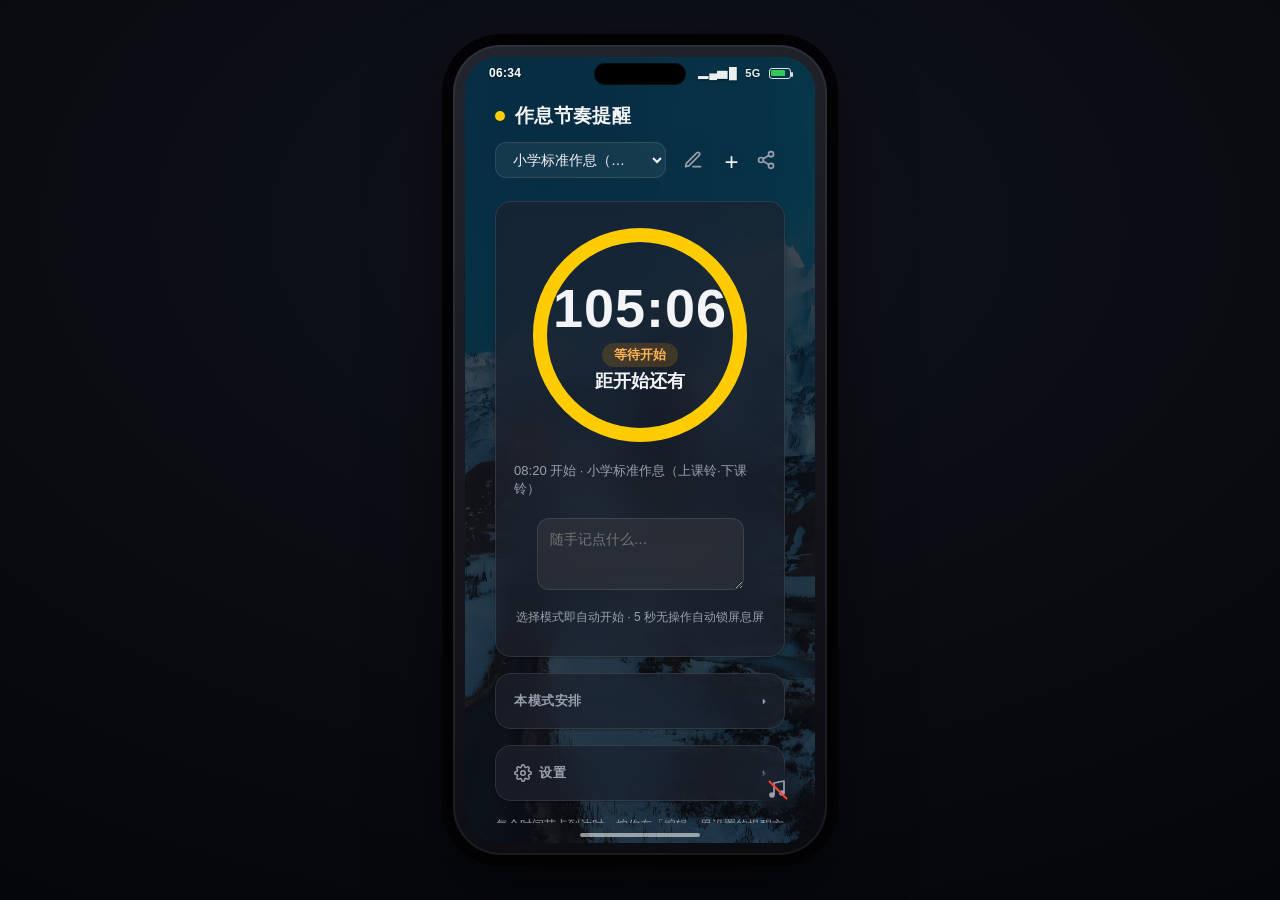
==== bell/index.html @ 6415c60d "feat: 作息节奏提醒闹钟工具 (bell) — PWA子目录部署" ====
<!DOCTYPE html>
<html lang="zh-CN">
<head>
<meta charset="UTF-8" />
<meta name="viewport" content="width=device-width, initial-scale=1.0" />
<meta name="theme-color" content="#05060a" />
<link rel="manifest" href="manifest.webmanifest" />
<link rel="icon" href="icon.svg" type="image/svg+xml" />
<script src="lib/qrcode.min.js"></script>
<title>校园铃</title>
<style>
  :root{
    --bg:#0b0d12;
    --panel:rgba(30,33,42,.72);
    --panel2:rgba(40,44,55,.55);
    --line:rgba(255,255,255,.10);
    --txt:#f3f4f7;
    --sub:#9aa0ad;
    --class:#FFCC00;
    --break:#34C759;
    --lunch:#34C759;
    --accent:#FFCC00;
    --danger:#FF453A;
    --radius:16px;
  }
  *{box-sizing:border-box;}
  body{margin:0;font-family:-apple-system,BlinkMacSystemFont,"PingFang SC","Microsoft YaHei",Segoe UI,sans-serif;
    background:#05060a;color:var(--txt);min-height:100vh;overflow:hidden;-webkit-font-smoothing:antialiased;}
  .wrap{width:100%;max-width:100%;padding:0 12px;margin:0 auto;position:relative;z-index:2;}
  header{display:flex;align-items:center;justify-content:space-between;gap:12px;margin-bottom:22px;flex-wrap:wrap;}
  .brand{display:flex;align-items:center;gap:10px;font-size:clamp(15px,4.2vw,19px);font-weight:700;letter-spacing:.3px;}
  .brand .dot{width:10px;height:10px;border-radius:50%;background:var(--class);}
  .modes{display:flex;gap:8px;align-items:center;flex-wrap:wrap;width:100%;}
  #modeSelect{flex:1;min-width:0;max-width:100%;overflow:hidden;text-overflow:ellipsis;white-space:nowrap;}
  select,button{font-family:inherit;font-size:14px;border-radius:11px;border:1px solid var(--line);
    background:rgba(255,255,255,.06);color:var(--txt);padding:8px 13px;cursor:pointer;transition:.15s;
    -webkit-backdrop-filter:blur(12px);backdrop-filter:blur(12px);}
  select:hover,button:hover{border-color:rgba(255,255,255,.22);}
  button.primary{background:var(--class);border-color:var(--class);color:#fff;font-weight:600;}
  button.primary:hover{filter:brightness(1.05);}
  button.ghost{background:transparent;border-color:transparent;color:var(--sub);}
  button.ghost:hover{color:var(--txt);background:rgba(255,255,255,.08);}
  .card{background:var(--panel);border:1px solid var(--line);border-radius:var(--radius);padding:18px;margin-bottom:16px;
    -webkit-backdrop-filter:blur(20px) saturate(180%);backdrop-filter:blur(20px) saturate(180%);box-shadow:0 1px 2px rgba(0,0,0,.3);}
  .clock{display:flex;flex-direction:column;align-items:center;gap:6px;}
  .ring-wrap{position:relative;width:min(230px,70vw);height:auto;aspect-ratio:1/1;}
  .ring-wrap svg{width:100%;height:100%;display:block;transform:rotate(-90deg);}
  .ring-bg{fill:none;stroke:rgba(255,255,255,.10);stroke-width:14;}
  .ring-fg{fill:none;stroke:var(--class);stroke-width:14;stroke-linecap:round;transition:stroke-dashoffset .5s linear,stroke .4s;}
  .ring-center{position:absolute;inset:0;display:flex;flex-direction:column;align-items:center;justify-content:center;}
  .time{font-size:clamp(36px,12vw,54px);font-weight:700;letter-spacing:1px;font-variant-numeric:tabular-nums;color:var(--txt);}
  .badge{font-size:13px;font-weight:600;padding:3px 12px;border-radius:999px;margin-top:4px;}
  .badge.focus{background:rgba(255,149,0,.18);color:#ffb454;}
  .badge.break{background:rgba(52,199,89,.18);color:#5dd879;}
  .badge.lunch{background:rgba(52,199,89,.18);color:#5dd879;}
  .period-name{font-size:18px;font-weight:600;margin-top:2px;color:var(--txt);}
  .next{color:var(--sub);font-size:13px;margin-top:6px;}
  .controls{display:flex;gap:10px;justify-content:center;margin-top:18px;flex-wrap:wrap;}
  .controls button{min-width:96px;}
  .toggle{display:flex;align-items:center;gap:8px;color:var(--sub);font-size:13px;margin-top:14px;justify-content:center;}
  .toggle input{accent-color:var(--class);width:16px;height:16px;}
  .note-box{margin-top:14px;}
  .note-box textarea{width:100%;min-height:72px;resize:vertical;background:rgba(255,255,255,.06);border:1px solid var(--line);border-radius:12px;padding:10px 12px;color:var(--txt);font-family:inherit;font-size:14px;line-height:1.5;-webkit-backdrop-filter:blur(10px);backdrop-filter:blur(10px);}
  .note-box textarea:focus{outline:none;border-color:var(--accent);background:rgba(255,255,255,.09);}
  .schedule-list{display:flex;flex-direction:column;gap:8px;}
  .sch-row{display:flex;align-items:center;gap:12px;padding:11px 14px;background:var(--panel);
    border-radius:12px;border:1px solid var(--line);}
  .sch-row.active{border-color:var(--class);background:rgba(255,204,0,.12);}
  .sch-row .idx{width:22px;height:22px;border-radius:50%;background:rgba(255,255,255,.08);display:flex;
    align-items:center;justify-content:center;font-size:12px;color:var(--sub);flex-shrink:0;}
  .sch-row .nm{flex:1;font-weight:600;color:var(--txt);}
  .sch-row .ty{font-size:12px;font-weight:600;padding:2px 9px;border-radius:999px;}
  .ty.focus{background:rgba(255,149,0,.18);color:#ffb454;}
  .ty.break{background:rgba(52,199,89,.18);color:#5dd879;}
  .ty.lunch{background:rgba(52,199,89,.18);color:#5dd879;}
  .sch-row .dur{color:var(--sub);font-size:13px;font-variant-numeric:tabular-nums;}
  .section-title{font-size:13px;color:var(--sub);margin:0 0 12px;font-weight:600;letter-spacing:.5px;}
  .alert-opts{display:flex;gap:10px;flex-wrap:wrap;}
  .alert-opt{display:inline-flex;align-items:center;gap:7px;font-size:13px;padding:8px 12px;
    background:rgba(255,255,255,.06);border:1px solid var(--line);border-radius:11px;cursor:pointer;color:var(--txt);}
  .alert-opt input{accent-color:var(--class);width:16px;height:16px;}
  .sound-pick{margin-top:12px;display:flex;flex-direction:column;gap:8px;}
  .sp-row{display:flex;align-items:center;gap:10px;}
  .sp-label{font-size:13px;color:var(--sub);min-width:74px;}
  .sound-pick select{flex:1;background:rgba(255,255,255,.06);border:1px solid var(--line);color:var(--txt);
    border-radius:9px;padding:8px 10px;font-size:13px;}
  .modal{position:absolute;inset:0;background:rgba(0,0,0,.5);display:none;align-items:center;
    justify-content:center;padding:18px;z-index:25;-webkit-backdrop-filter:blur(4px);backdrop-filter:blur(4px);}
  .modal.open{display:flex;}
  .modal-box{width:100%;max-width:560px;max-height:88vh;overflow:auto;background:rgba(28,31,40,.94);
    border:1px solid var(--line);border-radius:20px;padding:18px;
    -webkit-backdrop-filter:blur(30px) saturate(180%);backdrop-filter:blur(30px) saturate(180%);}
  .modal-box h3{margin:0 0 16px;font-size:18px;font-weight:700;}
  .ed-row{display:grid;grid-template-columns:1fr 96px 86px 36px;gap:8px;margin-bottom:8px;align-items:center;}
  .ed-row .field{display:flex;flex-direction:column;gap:4px;min-width:0;}
  .ed-row .field .cap{font-size:11px;color:var(--sub);padding-left:2px;}
  .ed-row input{border-radius:9px;border:1px solid var(--line);background:rgba(255,255,255,.06);color:var(--txt);padding:9px;}
  .ed-row select{border-radius:9px;border:1px solid var(--line);background:rgba(255,255,255,.06);color:var(--txt);padding:9px;}
  .ed-row .del{background:transparent;border:none;color:var(--danger);font-size:18px;cursor:pointer;}
  .ed-sound-row{display:flex;gap:12px;margin:12px 0;}
  .ed-sound{flex:1;display:flex;flex-direction:column;gap:6px;}
  .ed-sound label{font-size:12px;color:var(--sub);}
  .ed-sound select{border-radius:9px;border:1px solid var(--line);background:rgba(255,255,255,.06);color:var(--txt);padding:9px;}
  .ed-action{display:flex;gap:8px;align-items:center;margin:-2px 0 12px;flex-wrap:wrap;}
  .ed-action label{font-size:12px;color:var(--sub);white-space:nowrap;}
  .ed-action select{border-radius:9px;border:1px solid var(--line);background:rgba(255,255,255,.06);color:var(--txt);padding:9px;}
  .ed-action .pmedia{flex:1;border-radius:9px;border:1px solid var(--line);background:rgba(255,255,255,.06);color:var(--txt);padding:9px;}
  .ed-actions{display:flex;gap:10px;margin-top:14px;flex-wrap:wrap;}
  .ed-speech{margin:4px 0 12px;}
  .ed-speech label{display:block;font-size:12px;color:var(--sub);margin-bottom:5px;line-height:1.4;}
  .ed-speech input{width:100%;box-sizing:border-box;border-radius:9px;border:1px solid var(--line);background:rgba(255,255,255,.06);color:var(--txt);padding:9px;}
  .hint{color:var(--sub);font-size:12px;margin-top:8px;line-height:1.5;}
  .tts-box{margin-top:14px;border-top:1px solid var(--line);padding-top:12px;}
  .tts-row{display:flex;align-items:center;gap:10px;margin-bottom:8px;}
  .tts-row span{font-size:13px;color:var(--sub);min-width:84px;}
  .tts-row input{flex:1;border-radius:9px;border:1px solid var(--line);background:rgba(255,255,255,.06);color:var(--txt);padding:9px;}
  .bg-fab{position:absolute;right:14px;bottom:30px;z-index:8;width:46px;height:46px;padding:0;display:flex;align-items:center;justify-content:center;border-radius:50%;border:none;background:transparent;-webkit-backdrop-filter:blur(10px);backdrop-filter:blur(10px);color:var(--sub);cursor:grab;touch-action:none;box-shadow:none;transition:color .2s,background .2s;}
  .bg-fab:hover{background:rgba(255,255,255,.08);}
  .bg-fab .note{width:24px;height:24px;display:block;}
  .bg-fab .note .beam{fill:none;stroke:currentColor;stroke-width:1.7;stroke-linecap:round;stroke-linejoin:round;}
  .bg-fab .note .head{fill:currentColor;}
  .bg-fab .note .slash{stroke:var(--danger);stroke-width:1.9;stroke-linecap:round;opacity:1;transition:opacity .2s;}
  .bg-fab.on{color:#F5C518;background:rgba(245,197,24,.16);}   /* 播放时金色 */
  .bg-fab.on .note .slash{opacity:0;}
  .bg-fab.on::after{content:"";position:absolute;inset:0;border-radius:50%;border:2px solid #F5C518;animation:bgRing 1.6s ease-out infinite;opacity:0;pointer-events:none;}
  @keyframes bgRing{0%{transform:scale(.92);opacity:.5;}100%{transform:scale(1.22);opacity:0;}}
  .bg-fab.on .note{animation:bgNote 1.6s ease-in-out infinite;transform-origin:center;}
  @keyframes bgNote{0%,100%{transform:scale(1);}50%{transform:scale(1.12) rotate(-5deg);}}
  .bg-fab .spark{position:absolute;left:52%;top:40%;font-size:12px;line-height:1;color:#F5C518;opacity:0;pointer-events:none;}
  .bg-fab.on .spark.s1{animation:bgFloat 1.9s ease-out infinite;}
  .bg-fab.on .spark.s2{animation:bgFloat 1.9s ease-out infinite;animation-delay:.95s;left:60%;}
  @keyframes bgFloat{0%{opacity:0;transform:translate(-50%,0) scale(.8);}25%{opacity:.85;}100%{opacity:0;transform:translate(-50%,-17px) scale(1.1);}}
  .set-row{display:flex;align-items:center;gap:10px;margin-bottom:12px;flex-wrap:wrap;}
  .set-row > label{min-width:118px;color:var(--sub);font-size:13px;}
  .set-row select,.set-row input{flex:1;min-width:160px;border-radius:9px;border:1px solid var(--line);background:rgba(255,255,255,.06);color:var(--txt);padding:9px;}
  .set-hint{color:var(--sub);font-size:12px;margin-top:2px;line-height:1.55;}
  .overlay{position:absolute;inset:0;background:rgba(11,13,18,.92);display:none;flex-direction:column;
    align-items:center;justify-content:center;gap:18px;z-index:30;text-align:center;padding:24px;
    -webkit-backdrop-filter:blur(20px);backdrop-filter:blur(20px);}
  .overlay.show{display:flex;}
  .overlay .big{font-size:40px;font-weight:800;color:var(--break);}
  .overlay .sub2{color:#5dd879;font-size:16px;font-weight:600;}
  .overlay .mini{color:var(--sub);font-size:14px;}
  .ov-media{width:100%;display:flex;justify-content:center;}
  .ov-media audio,.ov-media iframe{max-width:100%;}
  .ov-actions{display:flex;gap:12px;flex-wrap:wrap;justify-content:center;}
  .ov-btn{background:var(--break);color:#04210f;border:none;padding:12px 22px;border-radius:999px;font-weight:700;font-size:15px;cursor:pointer;}
  .ov-btn.ghost{background:transparent;border:1px solid var(--break);color:var(--break);}
  footer{color:var(--sub);font-size:12px;text-align:center;margin-top:8px;}
  /* ===== 手机模拟器外框（横屏） ===== */
  .desk{position:fixed;inset:0;display:flex;align-items:center;justify-content:center;
    background:radial-gradient(130% 120% at 50% 25%,#10131b 0%,#05060a 72%);padding:18px;}
  .phone{position:relative;height:min(90vh,900px);aspect-ratio:9/19.5;max-width:94vw;
    background:linear-gradient(160deg,#23252e,#0a0b0f);border-radius:48px;padding:12px;
    box-shadow:0 30px 80px rgba(0,0,0,.6),0 0 0 2px rgba(255,255,255,.06) inset,0 0 0 11px #040406;
    transition:width .35s cubic-bezier(.4,0,.2,1),height .35s cubic-bezier(.4,0,.2,1),max-width .35s,border-radius .35s,padding .35s;cursor:default;}
  .phone.max{height:100vh;width:auto;max-width:none;max-height:none;aspect-ratio:9/19.5;border-radius:0;padding:0;box-shadow:none;}
  .screen{position:relative;width:100%;height:100%;background:#000;border-radius:34px;overflow:hidden;
    box-shadow:0 0 0 2px rgba(0,0,0,.9) inset;}
  .phone.max .screen{border-radius:0;}
  #bgLayer{position:absolute;inset:0;background-size:100% 100%;background-position:center;background-repeat:no-repeat;z-index:0;}
  #bgTint{position:absolute;inset:0;background:rgba(11,13,18,.72);z-index:0;pointer-events:none;}
  .phone.locked #bgTint{background:rgba(11,13,18,.30);}
  /* 状态栏（横屏在长边顶部） */
  .statusbar{position:absolute;top:0;left:0;right:0;height:32px;z-index:7;display:flex;align-items:center;
    justify-content:space-between;padding:0 24px;color:#fff;font-size:12px;font-weight:600;
    pointer-events:none;font-variant-numeric:tabular-nums;letter-spacing:.3px;text-shadow:0 1px 3px rgba(0,0,0,.55);}
  .statusbar .sb-right{display:flex;align-items:center;gap:8px;}
  .statusbar .sb-sig,.statusbar .sb-net{opacity:.92;font-size:11px;letter-spacing:.5px;}
  .statusbar .sb-batt{width:22px;height:11px;border:1.5px solid rgba(255,255,255,.85);border-radius:3px;position:relative;padding:1.5px;box-sizing:border-box;}
  .statusbar .sb-batt::after{content:"";position:absolute;right:-3px;top:3px;width:2px;height:5px;background:rgba(255,255,255,.85);border-radius:1px;}
  .statusbar .sb-batt i{display:block;height:100%;width:78%;background:#34C759;border-radius:1px;}
  .dyn-island{position:absolute;top:7px;left:50%;transform:translateX(-50%);width:90px;height:20px;
    background:#000;border-radius:999px;z-index:8;pointer-events:none;box-shadow:0 0 0 1px rgba(0,0,0,.7);}
  /* 屏幕内容滚动区（单栏居中，横屏留两侧） */
  .screen-scroll{position:absolute;top:32px;left:0;right:0;bottom:20px;overflow-y:auto;overflow-x:hidden;
    padding:14px 18px 18px;-webkit-overflow-scrolling:touch;z-index:2;}
  .screen-scroll::-webkit-scrollbar{width:6px;}
  .screen-scroll::-webkit-scrollbar-thumb{background:rgba(255,255,255,.18);border-radius:999px;}
  .phone.locked .screen-scroll{filter:brightness(.35) saturate(.7);}
  /* Home 指示条 */
  .homebar{position:absolute;bottom:6px;left:50%;transform:translateX(-50%);width:120px;height:4px;
    border-radius:999px;background:rgba(255,255,255,.55);z-index:7;cursor:pointer;}
  /* 息屏 / 锁屏 AOD */
  .aod{position:absolute;inset:0;z-index:9;display:none;flex-direction:column;align-items:center;justify-content:center;gap:6px;
    background:rgba(0,0,0,.86);-webkit-backdrop-filter:blur(6px);backdrop-filter:blur(6px);color:#fff;cursor:pointer;text-align:center;padding:20px;}
  .phone.locked .aod{display:flex;}
  .aod-time{font-size:62px;font-weight:300;letter-spacing:1px;font-variant-numeric:tabular-nums;line-height:1;}
  .aod-date{font-size:13px;color:rgba(255,255,255,.6);}
  .aod-alarm{font-size:13px;color:rgba(255,255,255,.7);margin-top:8px;}
  .aod-hint{font-size:11px;color:rgba(255,255,255,.35);margin-top:12px;}
  /* 闹钟行 - 单行紧凑布局 */
  .alarm-row{display:flex;align-items:center;gap:6px;padding:6px 12px;background:var(--panel);border:1px solid var(--line);border-radius:12px;overflow:hidden;flex-wrap:nowrap;}
  .alarm-row .ar-time{font-size:clamp(16px,4.5vw,20px);font-weight:300;color:var(--txt);background:transparent;border:none;font-family:inherit;letter-spacing:.3px;width:60px;min-width:0;padding:0;line-height:1;flex-shrink:0;}
  .alarm-row .ar-time::-webkit-calendar-picker-indicator{display:none;}
  .alarm-row .ar-switch{margin-left:auto;flex-shrink:0;}
  /* 小号 iOS 绿色开关 — 闹钟专用 */
  .ac-switch.sm{width:38px;height:24px;}
  .ac-switch.sm .ac-track{border-radius:12px;}
  .ac-switch.sm .ac-track:before{width:20px;height:20px;left:2px;top:2px;}
  .ac-switch.sm input:checked + .ac-track:before{transform:translateX(14px);}
  .ac-switch{position:relative;display:inline-block;width:51px;height:31px;cursor:pointer;}
  .ac-switch input{position:absolute;opacity:0;width:0;height:0;}
  .ac-track{position:absolute;inset:0;background:rgba(255,255,255,.18);border-radius:999px;transition:background .25s;}
  .ac-track:before{content:"";position:absolute;width:27px;height:27px;left:2px;top:2px;background:#fff;border-radius:50%;transition:transform .25s;box-shadow:0 1px 3px rgba(0,0,0,.4);}
  .ac-switch input:checked + .ac-track{background:var(--break);}
  .ac-switch input:checked + .ac-track:before{transform:translateX(20px);}
  #alarmList{display:flex;flex-direction:column;gap:10px;}
  #alarmList .hint{color:var(--sub);font-size:14px;padding:10px 4px;}
  .alarm-add{margin-top:10px;}
  .new-wrap{position:relative;}
  .new-menu{display:none;position:absolute;top:calc(100% + 6px);right:0;min-width:150px;background:rgba(28,31,40,.96);border:1px solid var(--line);border-radius:12px;padding:6px;flex-direction:column;gap:4px;z-index:50;box-shadow:0 12px 34px rgba(0,0,0,.5);}
  .new-menu.show{display:flex;}
  .new-menu-item{display:block;width:100%;text-align:left;background:transparent;border:none;color:var(--txt);padding:10px 12px;border-radius:8px;cursor:pointer;font-family:inherit;font-size:14px;white-space:nowrap;}
  #newBtn{color:var(--txt);font-size:24px;line-height:1;display:inline-flex;align-items:center;justify-content:center;cursor:pointer;background:transparent;border:none;padding:4px;transition:color .15s,transform .1s;flex:0 0 auto;}
  #newBtn:hover{color:var(--accent);background:transparent;}
  #newBtn:active{transform:scale(.94);}
  .icon-btn{background:transparent;border:none;color:var(--sub);width:38px;height:38px;border-radius:50%;display:inline-flex;align-items:center;justify-content:center;cursor:pointer;padding:0;transition:color .15s,background .15s;flex:0 0 auto;}
  .icon-btn:hover{color:var(--accent);background:rgba(255,255,255,.06);}
  .icon-btn .pencil{width:20px;height:20px;}
  .new-menu-item:hover{background:rgba(255,255,255,.08);}
  .overlay.alarm-ov{background:rgba(11,13,18,.94);}
  .overlay.alarm-ov .big{color:var(--accent);}
  .alarm-tip{color:var(--sub);font-size:14px;}
  .brand-group{display:flex;align-items:center;gap:10px;}
  .gear{width:22px;height:22px;display:block;transition:transform .35s ease;}
  .gear-inline{width:18px;height:18px;margin-right:7px;vertical-align:-4px;}
  .settings-head{display:flex;align-items:center;justify-content:space-between;cursor:pointer;user-select:none;}
  .settings-head .section-title{margin:0;display:flex;align-items:center;}
  .collapse-arrow{color:var(--sub);font-size:14px;transition:transform .2s;margin-left:auto;}
  .settings-card.collapsed .settings-body{display:none;}
  .settings-card.collapsed .collapse-arrow{transform:rotate(-90deg);}
  .sub-title{font-size:14px;font-weight:700;color:var(--txt);margin:16px 0 8px;}
  .sub-title:first-child{margin-top:4px;}
</style>
</head>
<body>
  <div class="desk">
    <div class="phone" id="phone">
      <div class="screen" id="screen">
        <div id="bgLayer"></div>
        <div id="bgTint"></div>
        <div class="statusbar">
          <span class="sb-time" id="sbTime">--:--</span>
          <div class="sb-right">
            <span class="sb-sig" title="信号">▂▄▆█</span>
            <span class="sb-net" title="网络">5G</span>
            <span class="sb-batt"><i></i></span>
          </div>
        </div>
        <div class="dyn-island"></div>
        <div class="screen-scroll">
          <div class="wrap">
  <header>
    <div class="brand-group">
      <div class="brand"><span class="dot"></span>作息节奏提醒</div>
    </div>
    <div class="modes">
      <select id="modeSelect" title="切换作息模式"></select>
      <button class="icon-btn" id="editBtn" title="编辑当前" aria-label="编辑当前">
        <svg class="pencil" viewBox="0 0 24 24" fill="none" stroke="currentColor" stroke-width="2" stroke-linecap="round" stroke-linejoin="round" aria-hidden="true"><path d="M12 20h9"></path><path d="M16.5 3.5a2.121 2.121 0 0 1 3 3L7 19l-4 1 1-4Z"></path></svg>
      </button>
      <div class="new-wrap">
        <button class="ghost" id="newBtn">+</button>
        <div class="new-menu" id="newMenu">
          <button class="new-menu-item" id="newModeBtn">模式</button>
          <button class="new-menu-item" id="newAlarmBtn">闹钟</button>
        </div>
      <button class="icon-btn" id="shareBtn" title="分享二维码" aria-label="分享">
        <svg viewBox="0 0 24 24" fill="none" stroke="currentColor" stroke-width="2" stroke-linecap="round" stroke-linejoin="round" width="20" height="20"><circle cx="18" cy="5" r="3"/><circle cx="6" cy="12" r="3"/><circle cx="18" cy="19" r="3"/><line x1="8.59" y1="13.51" x2="15.42" y2="17.49"/><line x1="15.41" y1="6.51" x2="8.59" y2="10.49"/></svg>
      </button>
    </div>
  </header>

  <div class="card clock clock-card">
    <div class="ring-wrap">
      <svg width="230" height="230">
        <circle class="ring-bg" cx="115" cy="115" r="100"></circle>
        <circle class="ring-fg" id="ring" cx="115" cy="115" r="100"></circle>
      </svg>
      <div class="ring-center">
        <div class="time" id="time">--:--</div>
        <div class="badge" id="badge">未开始</div>
        <div class="period-name" id="periodName">选择模式后开始</div>
      </div>
    </div>
    <div class="next" id="nextInfo"></div>
    <div class="note-box">
      <textarea id="userNote" placeholder="随手记点什么…"></textarea>
    </div>
    <p class="hint" style="text-align:center">选择模式即自动开始 · 5 秒无操作自动锁屏息屏</p>
  </div>

  <div class="card settings-card collapsed" id="scheduleCard">
    <div class="settings-head" id="scheduleHead">
      <p class="section-title">本模式安排</p>
      <span class="collapse-arrow">▾</span>
    </div>
    <div class="settings-body">
      <div class="schedule-list" id="scheduleList"></div>
    </div>
  </div>

  <audio id="bgAudio" loop style="display:none"></audio>

  <div class="card settings-card collapsed" id="settingsCard">
    <div class="settings-head" id="settingsHead">
      <p class="section-title"><svg class="gear gear-inline" viewBox="0 0 24 24" fill="none" stroke="currentColor" stroke-width="2" stroke-linecap="round" stroke-linejoin="round" aria-hidden="true"><circle cx="12" cy="12" r="3"></circle><path d="M19.4 15a1.65 1.65 0 0 0 .33 1.82l.06.06a2 2 0 1 1-2.83 2.83l-.06-.06a1.65 1.65 0 0 0-1.82-.33 1.65 1.65 0 0 0-1 1.51V21a2 2 0 0 1-4 0v-.09A1.65 1.65 0 0 0 9 19.4a1.65 1.65 0 0 0-1.82.33l-.06.06a2 2 0 1 1-2.83-2.83l.06-.06a1.65 1.65 0 0 0 .33-1.82 1.65 1.65 0 0 0-1.51-1H3a2 2 0 0 1 0-4h.09A1.65 1.65 0 0 0 4.6 9a1.65 1.65 0 0 0-.33-1.82l-.06-.06a2 2 0 1 1 2.83-2.83l.06.06a1.65 1.65 0 0 0 1.82.33H9a1.65 1.65 0 0 0 1-1.51V3a2 2 0 0 1 4 0v.09a1.65 1.65 0 0 0 1 1.51 1.65 1.65 0 0 0 1.82-.33l.06-.06a2 2 0 1 1 2.83 2.83l-.06.06a1.65 1.65 0 0 0-.33 1.82V9a1.65 1.65 0 0 0 1.51 1H21a2 2 0 0 1 0 4h-.09a1.65 1.65 0 0 0-1.51 1z"></path></svg> 设置</p>
      <span class="collapse-arrow" id="settingsArrow">▾</span>
    </div>
    <div class="settings-body" id="settingsBody">
      <p class="sub-title">背景音乐</p>
      <div class="set-row">
        <label>音乐来源</label>
        <select id="bgSource">
          <option value="lofi">🎧 Lo-fi 慵懒（内置真实音乐）</option>
          <option value="piano">🎹 柔和钢琴（内置真实音乐）</option>
          <option value="rain">🌧 自然雨声（内置真实录音）</option>
          <option value="net">网络音乐地址</option>
          <option value="local">本地音乐文件</option>
        </select>
      </div>
      <div class="set-row" id="bgUrlRow" style="display:none">
        <label>音乐地址</label>
        <input id="bgUrl" placeholder="网络链接或本地路径，如 https://x.com/a.mp3 或 /Users/you/a.mp3" />
      </div>
      <p class="set-hint">首页音符按钮可随时播放 / 暂停。背景音乐与「到点休息音乐」相互独立。</p>
      <p class="sub-title">背景图</p>
      <div class="set-row">
        <label>选择背景图</label>
        <select id="bgImgSel"></select>
      </div>
      <div class="set-row">
        <label>上传我的图</label>
        <input type="file" id="bgImgFile" accept="image/*" />
      </div>
      <p class="set-hint">最小化后整页铺此图（拉伸铺满），右下角漂浮球显示倒计时、点击还原。上传的图会保存在本机、可在下拉里再次选择。</p>
    </div>
  </div>

  <footer>每个时间节点到达时，按你在「编辑」里设置的提醒方式提示（可多选）。提示音由网页实时合成，可离线使用。</footer>
        </div><!-- /wrap -->
        </div><!-- /screen-scroll -->
        <div class="homebar" id="homebar" title="双击外框最大化 · 锁屏后点此解锁"></div>
        <div class="aod" id="aod">
          <div class="aod-time" id="aodTime">--:--</div>
          <div class="aod-date" id="aodDate"></div>
          <div class="aod-alarm" id="aodAlarm"></div>
          <div class="aod-hint">点击任意处解锁</div>
        </div>

      <button class="bg-fab" id="bgToggle" title="背景音乐：点击开关 · 可拖动" aria-label="背景音乐">
        <svg class="note" viewBox="0 0 24 24" aria-hidden="true">
          <path class="beam" d="M8 5 L8 16.5 M18 3 L18 14.5 M8 5 L18 3" />
          <circle class="head" cx="6" cy="17" r="2.8" />
          <circle class="head" cx="16" cy="15" r="2.8" />
          <line class="slash" x1="3.5" y1="3.5" x2="20.5" y2="20.5" />
        </svg>
        <span class="spark s1">♪</span>
        <span class="spark s2">♪</span>
      </button>

<!-- 编辑弹窗 -->
<div class="modal" id="modal">
  <div class="modal-box">
    <h3 id="modalTitle">编辑作息</h3>
    <div id="edRows"></div>
    <button class="ghost" id="addRow" style="margin-top:6px">+ 增加一项</button>
    <p class="hint">从上到下依次填写：开始时间 → 事项（专注）→ 休息 → 事项 → 休息 → … → 午休 → 事项 … 每项对应一个时间段。类型选「专注」到点进入工作并响提示音；选「休息/午休」到点进入休息屏。保存后自动存入本机（localStorage）。</p>
    <div class="ed-actions">
      <button class="primary" id="saveBtn">保存</button>
      <button class="ghost" id="cancelBtn">取消</button>
      <button class="ghost" id="deleteSchBtn" style="margin-left:auto;color:var(--danger);border-color:var(--danger)">删除此套</button>
    </div>
  </div>
</div>

<!-- 下课休息遮罩 -->
  <div class="overlay" id="overlay">
    <div class="big" id="ovTitle">休息一下 🔔</div>
    <div class="sub2" id="ovSub">休息时间</div>
    <div class="mini" id="ovMini"></div>
    <div class="ov-media" id="ovMedia"></div>
    <div class="ov-actions" id="ovActions"></div>
  </div>

<!-- 闹钟提醒遮罩 -->
  <div class="overlay alarm-ov" id="alarmOverlay">
    <div class="big" id="alarmTitle">闹钟</div>
    <div class="alarm-tip">提示音每 2 秒循环，点「关闭」停止</div>
    <div class="ov-actions"><button class="ov-btn" id="alarmClose">关闭</button></div>
  </div>

  <!-- 闹钟管理弹窗 -->
  <div class="modal" id="alarmModal">
    <div class="modal-box">
      <h3>闹钟</h3>
      <div class="schedule-list" id="alarmList"></div>
      <button class="ghost alarm-add" id="alarmAdd">+ 添加</button>
      <p class="set-hint" style="margin-top:8px">到点弹窗，点关闭停止。</p>
      <div class="ed-actions">
        <button class="primary" id="alarmModalClose">完成</button>
      </div>
    </div>
  </div><!-- /alarmModal -->

  <!-- 分享二维码弹窗 -->
  <div class="modal" id="qrModal">
    <div class="modal-box" style="text-align:center;padding:30px 24px 24px">
      <h3 style="margin-bottom:16px">分享</h3>
      <div id="qrCanvas" style="display:flex;justify-content:center;margin-bottom:14px"></div>
      <p style="color:var(--sub);font-size:13px;margin-bottom:10px">扫码即可打开 · 支持添加到主屏幕</p>
      <div class="ed-actions">
        <button class="primary" id="qrClose">完成</button>
      </div>
    </div>
  </div>
      </div><!-- /screen -->
    </div><!-- /phone -->
  </div><!-- /desk -->

<script>
(function(){
  "use strict";

  // ---------- 预设作息 ----------
  // 类型：focus=专注/上课，break=休息/下课，lunch=午休（更长休息）
  // vocab：每套模式自己的词汇，小学模式保留「上课/下课」，其他模式用「专注/休息」
  var DEFAULT_VOCAB = {focus:"专注", break:"休息", lunch:"午休"};
  var SCHOOL_VOCAB = {focus:"上课", break:"下课", lunch:"午休"};

  var PRESETS = [
    {
      id:"primary", name:"小学标准作息（上课铃·下课铃）", start:"08:20", vocab:SCHOOL_VOCAB,
      periods:[
        {name:"第一节", type:"focus", min:40},
        {name:"课间休息", type:"break", min:10},
        {name:"第二节", type:"focus", min:40},
        {name:"课间休息", type:"break", min:10},
        {name:"大课间·眼保健操", type:"break", min:30},
        {name:"第三节", type:"focus", min:40},
        {name:"课间休息", type:"break", min:10},
        {name:"第四节", type:"focus", min:40},
        {name:"午休", type:"lunch", min:140},
        {name:"第五节", type:"focus", min:40},
        {name:"课间休息", type:"break", min:10},
        {name:"第六节", type:"focus", min:40},
        {name:"课间·眼保健操", type:"break", min:20},
        {name:"第七节·活动", type:"focus", min:40}
      ]
    },
    {
      id:"pomodoro", name:"番茄节奏(25+5)", start:"09:00",
      periods:[
        {name:"专注 1", type:"focus", min:25},
        {name:"短休息", type:"break", min:5},
        {name:"专注 2", type:"focus", min:25},
        {name:"短休息", type:"break", min:5},
        {name:"专注 3", type:"focus", min:25},
        {name:"短休息", type:"break", min:5},
        {name:"专注 4", type:"focus", min:25},
        {name:"长休息", type:"break", min:15}
      ]
    },
    {
      id:"deepwork", name:"45分钟专注节奏(45+10)", start:"08:00",
      periods:[
        {name:"专注 1", type:"focus", min:45},
        {name:"休息", type:"break", min:10},
        {name:"专注 2", type:"focus", min:45},
        {name:"休息", type:"break", min:10},
        {name:"大休息", type:"break", min:30},
        {name:"专注 3", type:"focus", min:45},
        {name:"休息", type:"break", min:10},
        {name:"专注 4", type:"focus", min:45}
      ]
    }
  ];

  var LS_KEY="schoolbell_schedules_v1";
  var LS_SEL="schoolbell_selected_v1";

  function loadSchedules(){
    var base = PRESETS.map(function(p){return JSON.parse(JSON.stringify(p));});
    try{
      var raw = localStorage.getItem(LS_KEY);
      if(raw){
        var user = JSON.parse(raw);
        // 用户自定义覆盖同名，或追加
        user.forEach(function(u){
          var i = base.findIndex(function(b){return b.id===u.id;});
          if(i>=0) base[i]=u; else base.push(u);
        });
      }
    }catch(e){}
    return base;
  }
  function saveUserSchedules(all){
    // 只存用户新增/修改的（非 PRESETS 原始）
    var presetIds = PRESETS.map(function(p){return p.id;});
    var user = all.filter(function(s){return presetIds.indexOf(s.id)<0;});
    // 也存对预设的修改（比较整条作息：开始时间、名称、节次等任一变化都视为已修改）
    var modified = all.filter(function(s){
      if(presetIds.indexOf(s.id)<0) return false;
      var orig = PRESETS.find(function(p){return p.id===s.id;});
      return JSON.stringify(orig)!==JSON.stringify(s);
    });
    try{ localStorage.setItem(LS_KEY, JSON.stringify(user.concat(modified))); }catch(e){}
  }

  var schedules = loadSchedules();
  var currentId = localStorage.getItem(LS_SEL) || schedules[0].id;

  // ---------- DOM ----------
  var el = {
    modeSelect:document.getElementById("modeSelect"),
    editBtn:document.getElementById("editBtn"),
    newBtn:document.getElementById("newBtn"),
    time:document.getElementById("time"),
    badge:document.getElementById("badge"),
    periodName:document.getElementById("periodName"),
    nextInfo:document.getElementById("nextInfo"),
    ring:document.getElementById("ring"),
    userNote:document.getElementById("userNote"),
    scheduleList:document.getElementById("scheduleList"),
    scheduleCard:document.getElementById("scheduleCard"),
    scheduleHead:document.getElementById("scheduleHead"),
    modal:document.getElementById("modal"),
    modalTitle:document.getElementById("modalTitle"),
    edRows:document.getElementById("edRows"),
    addRow:document.getElementById("addRow"),
    saveBtn:document.getElementById("saveBtn"),
    cancelBtn:document.getElementById("cancelBtn"),
    deleteSchBtn:document.getElementById("deleteSchBtn"),
    overlay:document.getElementById("overlay"),
    ovTitle:document.getElementById("ovTitle"),
    ovSub:document.getElementById("ovSub"),
    ovMini:document.getElementById("ovMini"),
    ovMedia:document.getElementById("ovMedia"),
    ovActions:document.getElementById("ovActions"),
    bgToggle:document.getElementById("bgToggle"),
    bgSource:document.getElementById("bgSource"),
    bgUrl:document.getElementById("bgUrl"),
    bgUrlRow:document.getElementById("bgUrlRow"),
    bgAudio:document.getElementById("bgAudio"),
    bgImgSel:document.getElementById("bgImgSel"),
    bgImgFile:document.getElementById("bgImgFile"),
    phone:document.getElementById("phone"),
    aod:document.getElementById("aod"),
    aodTime:document.getElementById("aodTime"),
    aodDate:document.getElementById("aodDate"),
    aodAlarm:document.getElementById("aodAlarm"),
    homebar:document.getElementById("homebar"),
    sbTime:document.getElementById("sbTime"),
    alarmList:document.getElementById("alarmList"),
    alarmAdd:document.getElementById("alarmAdd"),
    newMenu:document.getElementById("newMenu"),
    newModeBtn:document.getElementById("newModeBtn"),
    newAlarmBtn:document.getElementById("newAlarmBtn"),
    shareBtn:document.getElementById("shareBtn"),
    qrModal:document.getElementById("qrModal"),
    qrClose:document.getElementById("qrClose"),
    qrCanvas:document.getElementById("qrCanvas"),
    alarmModal:document.getElementById("alarmModal"),
    alarmModalClose:document.getElementById("alarmModalClose"),
    settingsHead:document.getElementById("settingsHead"),
    settingsCard:document.getElementById("settingsCard"),
    settingsArrow:document.getElementById("settingsArrow"),
    alarmOverlay:document.getElementById("alarmOverlay"),
    alarmTitle:document.getElementById("alarmTitle"),
    alarmClose:document.getElementById("alarmClose"),
    bgLayer:document.getElementById("bgLayer")
  };

  var RING_LEN = 2*Math.PI*100;
  el.ring.style.strokeDasharray = RING_LEN;

  function getCurrent(){ return schedules.find(function(s){return s.id===currentId;}) || schedules[0]; }

  // ---------- 渲染 ----------
  function renderModes(){
    el.modeSelect.innerHTML="";
    schedules.forEach(function(s){
      var o=document.createElement("option");
      o.value=s.id; o.textContent=s.name;
      if(s.id===currentId) o.selected=true;
      el.modeSelect.appendChild(o);
    });
  }

  function fmt(sec){
    sec=Math.max(0,Math.floor(sec));
    var m=Math.floor(sec/60), s=sec%60;
    return (m<10?"0":"")+m+":"+(s<10?"0":"")+s;
  }
  function fmtMin(min){ return min+" 分"; }

  function computeRanges(sch){
    var parts=(sch.start||"08:00").split(":");
    var acc=(parseInt(parts[0],10)||0)*60+(parseInt(parts[1],10)||0);
    return sch.periods.map(function(p){ var s=acc, e=acc+p.min; acc=e; return {s:s,e:e}; });
  }
  function minToClock(min){ min=((min%1440)+1440)%1440; var h=Math.floor(min/60), m=min%60; return (h<10?"0":"")+h+":"+(m<10?"0":"")+m; }
  function ampmOf(min){ var h=Math.floor((((min%1440)+1440)%1440)/60); return h<11?"上午":(h<13?"中午":"下午"); }

  function getVocab(sch){ return sch.vocab || DEFAULT_VOCAB; }

  function renderScheduleList(){
    var sch=getCurrent();
    var v=getVocab(sch);
    var ranges=computeRanges(sch);
    el.scheduleList.innerHTML="";
    sch.periods.forEach(function(p,i){
      var r=ranges[i];
      var win=ampmOf(r.s)+" "+minToClock(r.s)+"–"+minToClock(r.e);
      var row=document.createElement("div");
      row.className="sch-row"+((state.phase==="running"||state.phase==="waiting") && i===state.index?" active":"");
      row.innerHTML='<div class="idx">'+(i+1)+'</div>'+
        '<div class="nm">'+escapeHtml(p.name)+'<div style="font-size:12px;color:var(--sub);font-weight:400;margin-top:2px">'+win+'</div></div>'+
        '<div class="ty '+p.type+'">'+v[p.type]+'</div>'+
        '<div class="dur">'+fmtMin(p.min)+'</div>';
      el.scheduleList.appendChild(row);
    });
  }

  function escapeHtml(s){return String(s).replace(/[&<>"]/g,function(c){return({"&":"&amp;","<":"&lt;",">":"&gt;","\"":"&quot;"})[c];});}

  function setRing(remain,total,type){
    var ratio = total>0 ? remain/total : 0;
    el.ring.style.strokeDashoffset = RING_LEN*(1-ratio);
    el.ring.style.stroke = (type==="break"||type==="lunch") ? "var(--break)" : "var(--class)";
  }

  function updateClockUI(){
    tickStatusBar();
    updateAOD();
    var sch=getCurrent();
    var v=getVocab(sch);
    if(state.phase==="done"){
      el.time.textContent="结束"; el.badge.className="badge break"; el.badge.textContent="已完成";
      el.periodName.textContent="今日安排结束 🎉"; el.nextInfo.textContent=""; setRing(0,1,"break"); return;
    }
    if(state.phase==="waiting"){
      el.time.textContent=fmt(state.remain);
      el.badge.className="badge focus"; el.badge.textContent="等待开始";
      el.periodName.textContent="距开始还有";
      el.nextInfo.textContent=sch.start+" 开始 · "+sch.name;
      setRing(state.remain, state.waitTotal||1, "focus");
      return;
    }
    if(state.phase==="idle" || (!state.running && state.index===0 && state.remain===0)){
      el.time.textContent="--:--"; el.badge.className="badge"; el.badge.textContent="未开始";
      el.periodName.textContent="选择模式后开始执行"; el.nextInfo.textContent=""; setRing(0,1,"focus"); return;
    }
    var p=sch.periods[state.index];
    if(!p){ return; }
    el.time.textContent=fmt(state.remain);
    var label = p.type==="focus" ? (v.focus+"中") : v[p.type];
    el.badge.className="badge "+(p.type==="focus"?"focus":p.type);
    el.badge.textContent = label;
    el.periodName.textContent=p.name;
    setRing(state.remain, p.min*60, p.type);
    var nx=sch.periods[state.index+1];
    var ranges=computeRanges(sch); var cur=ranges[state.index];
    var win = cur ? (ampmOf(cur.s)+" "+minToClock(cur.s)+"–"+minToClock(cur.e)) : "";
    el.nextInfo.textContent = win ? ("本节 "+win + (nx?(" · 下一节："+nx.name):" · 今日结束 🎉")) : (nx?("下一节："+nx.name):"今日结束");
    updateAOD();
  }

  // ---------- 计时引擎（全部按真实时间节点驱动） ----------
  var state={phase:"idle", running:false, index:0, remain:0, waitTotal:0, waitEnd:null, bnd:null, timer:null, paused:false};

  // 计算每节次的真实绝对时间边界；anchorDate 为第 1 节的开始时刻
  function getBoundaries(sch, anchorDate){
    var acc=0;
    return sch.periods.map(function(p){
      var dS=new Date(anchorDate.getTime()+acc*60000);
      acc+=p.min;
      var dE=new Date(anchorDate.getTime()+acc*60000);
      return {dS:dS, dE:dE, type:p.type, name:p.name, min:p.min, action:p.action, media:p.media, speech:p.speech};
    });
  }
  // 今天“第一课开始时间”对应的绝对时刻
  function getRealStart(sch){
    var parts=(sch.start||"08:00").split(":");
    var m=(parseInt(parts[0],10)||0)*60+(parseInt(parts[1],10)||0);
    var n=new Date();
    return new Date(n.getFullYear(), n.getMonth(), n.getDate(), Math.floor(m/60), m%60, 0, 0);
  }

  function start(){
    var sch=getCurrent();
    if(!audioCtx) initAudio();
    var now=new Date();
    var useRealTime = sch.startMode ? (sch.startMode==="fixed") : !!(sch.start && sch.start.trim());
    if(useRealTime){
      // 真实时间模式：以今天“第一课开始时间”为锚点，按真实钟点定位当前节次
      var realStart=getRealStart(sch);
      var bnd=getBoundaries(sch, realStart);
      var idx=-1;
      for(var i=0;i<bnd.length;i++){ if(now>=bnd[i].dS && now<bnd[i].dE){ idx=i; break; } }
      if(idx<0){
        if(now<realStart){ // 还没到开始时间 → 等待，到钟点自动提示（之前已过的节次不补提示）
          state.phase="waiting"; state.waitEnd=realStart; state.waitTotal=Math.round((realStart-now)/1000);
        } else { // 已过今日最后一节 → 今日结束
          finishDay(); return;
        }
      } else { state.phase="running"; state.index=idx; } // 下午打开直接落在下午节次
      state.bnd=bnd;
    }else{
      // 预览模式：把“现在”当作第 1 节起点，便于快速看完整循环（非真实钟点）
      state.bnd=getBoundaries(sch, now);
      state.phase="running"; state.index=0;
    }
    state.running=true; state.paused=false;
    tick(); // 立即刷新 UI
    state.timer=setInterval(tick,1000);
    renderScheduleList();
    saveSession();
  }

  function tick(){
    if(state.paused || !state.running) return;
    var now=new Date();
    if(state.phase==="waiting"){
      if(now>=state.waitEnd){ // 到钟点 → 进第 1 节
        state.phase="running"; state.index=0;
        onNode(state.bnd[0]); renderScheduleList();
      }else{
        state.remain=Math.max(0, Math.round((state.waitEnd-now)/1000));
        updateClockUI(); return;
      }
    }
    var b=state.bnd[state.index];
    if(!b){ finishDay(); return; }
    if(now>=b.dE){ // 到达“本节真实结束节点”→ 按所选方式提示并切下一节（永远卡真实钟点，不漂移）
      state.index++;
      if(state.index>=state.bnd.length){ finishDay(); return; }
      var np=state.bnd[state.index];
      state.remain=Math.max(0, Math.round((np.dE-now)/1000));
      onNode(np); renderScheduleList();
      updateClockUI(); return;
    }
    state.remain=Math.max(0, Math.round((b.dE-now)/1000));
    updateClockUI();
  }

  function reset(){
    state.running=false; state.phase="idle"; state.paused=false; state.index=0; state.remain=0; state.waitTotal=0;
    if(state.timer){clearInterval(state.timer); state.timer=null;}
    hideOverlay(); stopMusic();
    renderScheduleList(); updateClockUI();
    saveSession();
  }

  function finishDay(){
    state.running=false; state.phase="done";
    if(state.timer){clearInterval(state.timer); state.timer=null;}
    el.time.textContent="结束"; el.badge.className="badge break"; el.badge.textContent="已完成";
    el.periodName.textContent="今日安排结束 🎉"; el.nextInfo.textContent="";
    hideOverlay(); stopMusic();
    renderScheduleList();
    saveSession();
  }

  // ---------- 提醒方式：每套作息独立配置（存 sch.alert，在「编辑」里设置） ----------
  var DEFAULT_ALERT={sound:true, popup:true, tts:true, notify:false};
  function getAlert(sch){
    var a=(sch&&sch.alert)||{};
    return { sound:a.sound!==false, popup:a.popup!==false, tts:a.tts!==false, notify:!!a.notify };
  }
  function onNode(np){
    var sch=getCurrent(); var v=getVocab(sch);
    var A=getAlert(sch);
    var enteringRest = (np.type==="break"||np.type==="lunch");
    if(A.sound){
      if(np.type==="focus") playSound(sch.sound1||"crisp"); else playSound(sch.sound2||"crisp");
    }
    var pk = pickNode(np, v);
    if(A.popup){
      if(enteringRest) showOverlay(np); else { hideOverlay(); showToast(pk.tts || np.name); }
    } else if(enteringRest){ hideOverlay(); }
    if(A.notify){ sendNotify(np, v); }
    if(A.tts){ speakNode(np, v); }
  }
  function showToast(msg){
    var t=document.createElement("div");
    t.textContent=msg;
    t.style.cssText="position:fixed;left:50%;top:24px;transform:translateX(-50%);background:var(--panel);"+
      "color:var(--txt);border:1px solid var(--line);padding:12px 20px;border-radius:12px;font-weight:600;"+
      "box-shadow:0 10px 30px rgba(0,0,0,.4);z-index:40;transition:opacity .4s;";
    document.body.appendChild(t);
    setTimeout(function(){ t.style.opacity="0"; }, 2600);
    setTimeout(function(){ if(t.parentNode) t.parentNode.removeChild(t); }, 3100);
  }
  function sendNotify(np, v){
    try{
      if(!("Notification" in window)) return;
      if(Notification.permission==="granted"){
        new Notification(pickNode(np, v).tts || np.name);
      }
    }catch(e){}
  }
  function fillTpl(t, name){ return (t||"").replace(/\{name\}/g, name||""); }
  // 节点默认播报词（规则自动生成，用于编辑器 placeholder 与留空回退）
  function hasMedia(p){ return !!(p && p.media && p.media.trim()); }
  function defaultSpeechFor(p){
    if((p.type==="break"||p.type==="lunch") && p.action==="music" && hasMedia(p)) return "听音乐时间到了";
    if((p.type==="break"||p.type==="lunch") && p.action==="video" && hasMedia(p)) return "跟练时间到了";
    return (p.name||"") + "时间到了";
  }
  // 选词：返回 {title: 弹窗标题, tts: 语音播报词}；节点自带 speech 优先，否则用默认规则
  function pickNode(np, v){
    var enteringRest=(np.type==="break"||np.type==="lunch");
    var tts = (np.speech&&np.speech.trim()) ? np.speech : defaultSpeechFor(np);
    if(!enteringRest){
      return { title:v.focus+"时间 · "+np.name, tts:fillTpl(tts, np.name) };
    }
    return { title:fillTpl(tts, np.name), tts:fillTpl(tts, np.name) };
  }
  function speakNode(np, v){
    try{
      if(!window.speechSynthesis) return;
      var txt=pickNode(np,v).tts;
      if(!txt) return;
      var u=new SpeechSynthesisUtterance(txt);
      u.lang="zh-CN"; u.rate=1.0;
      window.speechSynthesis.cancel(); window.speechSynthesis.speak(u);
    }catch(e){}
  }

  // ---------- 休息遮罩（到达节点显示播报词，点击确认后才播放） ----------
  function showOverlay(np){
    var sch=getCurrent(); var v=getVocab(sch);
    var isLunch=(np.type==="lunch");
    var action = np.action || (isLunch||np.type==="break" ? "music" : "none");
    var pk = pickNode(np, v);
    el.overlay.classList.add("show");
    el.ovTitle.textContent = pk.title;
    el.ovSub.textContent = np.name + (isLunch?(" · "+v.lunch):(" · "+v.break));
    el.ovMini.textContent="距"+v.focus+"还有 "+fmt(state.remain);
    el.ovMedia.innerHTML="";
    var actions=el.ovActions; actions.innerHTML="";
    function addBtn(txt, fn, ghost){
      var b=document.createElement("button");
      b.className="ov-btn"+(ghost?" ghost":"");
      b.textContent=txt; b.onclick=fn; actions.appendChild(b);
    }
    if(action==="none"){
      addBtn("知道了", function(){ hideOverlay(); });
    } else if(action==="music"){
      addBtn("▶ 开始播放音乐", function(){ playRestMedia(np,"music"); });
    } else if(action==="video"){
      addBtn("▶ 播放跟练视频", function(){ playRestMedia(np,"video"); });
    }
    addBtn("关闭", function(){ hideOverlay(); }, true);
    var iv=setInterval(function(){
      if(!el.overlay.classList.contains("show")){clearInterval(iv);return;}
      el.ovMini.textContent="距"+v.focus+"还有 "+fmt(state.remain);
    },1000);
  }
  function toEmbed(url){
    var m=url.match(/(?:youtube\.com\/watch\?v=|youtu\.be\/|youtube\.com\/embed\/)([\w-]+)/);
    if(m) return "https://www.youtube.com/embed/"+m[1];
    return url;
  }
  function ensureFileUrl(u){
    if(!u) return u;
    if(u.indexOf("://")>=0) return u;          // 已有协议（http/https/file）
    if(u.charAt(0)==="/") return "file://"+u;  // /Users/x → file:///Users/x
    return u;
  }
  function playRestMedia(np, kind){
    if(bgPlaying) stopBgMusic(); // 休息媒体播放时暂停背景乐，避免两路声音重叠
    if(kind==="music"){
      if(np.media){
        el.ovMedia.innerHTML='<audio controls autoplay style="width:100%;max-width:420px" src="'+escapeHtml(ensureFileUrl(np.media))+'"></audio>';
      } else {
        startMusic();
      }
    } else if(kind==="video"){
      if(np.media){
        var src=toEmbed(np.media);
        if(src!==np.media){ // YouTube 等在线链接 → 嵌入播放器
          el.ovMedia.innerHTML='<iframe id="ovVideo" src="'+escapeHtml(src)+'" frameborder="0" allow="autoplay; encrypted-media; fullscreen" allowfullscreen style="width:100%;max-width:560px;aspect-ratio:16/9;border-radius:14px;background:#000"></iframe>';
        } else { // 本地视频文件或直链视频 → 用原生 <video> 标签
          el.ovMedia.innerHTML='<video controls autoplay style="width:100%;max-width:560px;aspect-ratio:16/9;border-radius:14px;background:#000" src="'+escapeHtml(ensureFileUrl(np.media))+'"></video>';
        }
      } else {
        el.ovMedia.innerHTML='<div class="mini">未设置视频链接，可在「编辑当前」里给该休息节点选「视频跟练」并填链接</div>';
      }
    }
  }
  function hideOverlay(){ el.overlay.classList.remove("show"); stopMusic(); var f=document.getElementById("ovVideo"); if(f) f.src=""; }

  // ---------- Web Audio 合成铃声 ----------
  var audioCtx=null, musicNodes=null;
  function initAudio(){
    try{ audioCtx=new (window.AudioContext||window.webkitAudioContext)(); }catch(e){ audioCtx=null; }
  }
  function bellNote(freq, startT, dur, gainPeak){
    if(!audioCtx) return;
    var t0=audioCtx.currentTime+startT;
    var osc=audioCtx.createOscillator();
    var osc2=audioCtx.createOscillator();
    var g=audioCtx.createGain();
    osc.type="triangle"; osc2.type="sine";
    osc.frequency.value=freq; osc2.frequency.value=freq*2.01; // 泛音让铃声更亮
    g.gain.setValueAtTime(0.0001,t0);
    g.gain.exponentialRampToValueAtTime(gainPeak,t0+0.01);
    g.gain.exponentialRampToValueAtTime(0.0001,t0+dur);
    osc.connect(g); osc2.connect(g); g.connect(audioCtx.destination);
    osc.start(t0); osc2.start(t0);
    osc.stop(t0+dur); osc2.stop(t0+dur);
  }
  // 通用合成音：支持不同波形、是否叠加泛音、峰值增益
  function tone(freq, startT, dur, opts){
    if(!audioCtx) return;
    opts=opts||{};
    var t0=audioCtx.currentTime+startT;
    var g=audioCtx.createGain();
    var peak=opts.gain||0.32;
    var osc=audioCtx.createOscillator();
    osc.type=opts.wave||"triangle"; osc.frequency.value=freq; osc.connect(g);
    var osc2=null;
    if(opts.harmonic){ osc2=audioCtx.createOscillator(); osc2.type="sine"; osc2.frequency.value=freq*2.01; osc2.connect(g); }
    g.gain.setValueAtTime(0.0001,t0);
    g.gain.exponentialRampToValueAtTime(peak,t0+0.01);
    g.gain.exponentialRampToValueAtTime(0.0001,t0+dur);
    g.connect(audioCtx.destination);
    osc.start(t0); osc.stop(t0+dur);
    if(osc2){ osc2.start(t0); osc2.stop(t0+dur); }
  }

  // 提示音音效库（像手机选铃声一样可选、可试听）
  var SOUND_LIBRARY = [
    {id:"crisp",      name:"清脆铃（上行）", wave:"triangle", harmonic:true,  seq:[[660,0,0.4],[880,0.24,0.4],[1100,0.48,0.4],[880,0.72,0.6]]},
    {id:"gentle",     name:"柔和铃（下行）", wave:"sine",     harmonic:true,  seq:[[880,0,0.5],[660,0.32,0.5],[660,0.64,0.6]]},
    {id:"wood",       name:"木鱼（沉稳）",   wave:"sine",     harmonic:false, gain:0.42, seq:[[420,0,0.12],[420,0.2,0.12],[420,0.4,0.16]]},
    {id:"musicbox",   name:"八音盒（琶音）", wave:"sine",     harmonic:true,  seq:[[1046,0,0.5],[1318,0.16,0.5],[1568,0.32,0.7]]},
    {id:"electronic", name:"电子三连音",     wave:"square",   harmonic:false, gain:0.16, seq:[[784,0,0.14],[784,0.2,0.14],[1046,0.4,0.3]]},
    {id:"dingdong",   name:"叮咚双音",       wave:"triangle", harmonic:true,  seq:[[988,0,0.5],[740,0.42,0.7]]}
  ];
  function findSound(id){ for(var i=0;i<SOUND_LIBRARY.length;i++){ if(SOUND_LIBRARY[i].id===id) return SOUND_LIBRARY[i]; } return SOUND_LIBRARY[0]; }
  function playSound(id){
    if(!id||id==="none") return;
    if(!audioCtx){initAudio(); if(!audioCtx)return;}
    if(audioCtx.state==="suspended"){ try{audioCtx.resume();}catch(e){} }
    var s=findSound(id);
    s.seq.forEach(function(n){ tone(n[0],n[1],n[2],{wave:s.wave,harmonic:s.harmonic,gain:s.gain}); });
  }
  // 轻音乐：简单的环境音 pad（两三个正弦叠加缓慢起伏）
  function startMusic(){
    if(!audioCtx) initAudio();
    if(!audioCtx||musicNodes) return;
    var g=audioCtx.createGain();
    g.gain.value=0.0; g.connect(audioCtx.destination);
    g.gain.linearRampToValueAtTime(0.08, audioCtx.currentTime+1.5);
    var freqs=[220,277.18,329.63]; // A3 C#4 E4 大三和弦
    var oscs=freqs.map(function(f){
      var o=audioCtx.createOscillator();
      o.type="sine"; o.frequency.value=f;
      var lfo=audioCtx.createOscillator(); var lg=audioCtx.createGain();
      lfo.frequency.value=0.15; lg.gain.value=3; lfo.connect(lg); lg.connect(o.frequency);
      o.connect(g); o.start(); lfo.start();
      return {o:o,l:lfo};
    });
    musicNodes={g:g,oscs:oscs};
  }
  function stopMusic(){
    if(!musicNodes) return;
    try{
      musicNodes.g.gain.linearRampToValueAtTime(0.0001, audioCtx.currentTime+0.4);
      var nodes=musicNodes;
      setTimeout(function(){
        nodes.oscs.forEach(function(x){try{x.o.stop();x.l.stop();}catch(e){}});
      },500);
    }catch(e){}
    musicNodes=null;
  }

  // ---------- 背景音乐（独立于休息音乐） ----------
  // 默认：Web Audio 合成的「柔和环境音乐」——慢速和弦铺底 + 稀疏琶音，
  // 和弦之间交叉淡入淡出，可无缝无限循环，音量克制不扰工作。离线可用。
  // ---------- 背景音乐：内置真实音频（无缝循环），支持网络/本地 ----------
  // 三首均为免费可商用（Mixkit License）真实录音，首尾淡变到静音，<audio loop> 无缝衔接
  var BG_FILES = {
    lofi:  "assets/audio/lofi_loop.mp3",
    piano: "assets/audio/piano_loop.mp3",
    rain:  "assets/audio/rain_loop.mp3"
  };
  var BG_VOL = 0.5;
  var bgPlaying=false;
  var LS_BGON="schoolbell_bgon_v1";
  function saveBgOn(on){ try{ localStorage.setItem(LS_BGON, on?"1":"0"); }catch(e){} }
  function loadBgOn(){ try{ return localStorage.getItem(LS_BGON)==="1"; }catch(e){ return false; } }
  function armBgResume(){
    var k=function(e){
      document.removeEventListener("pointerdown", k, true);
      document.removeEventListener("keydown", k, true);
      if(e.target===el.bgToggle) return; // 用户直接点了背景按钮，交给按钮自身处理
      if(!bgPlaying) startBgMusic();
    };
    document.addEventListener("pointerdown", k, true);
    document.addEventListener("keydown", k, true);
  }
  function bgCfg(){ try{ return JSON.parse(localStorage.getItem("schoolbell_bg_v1")||"{}"); }catch(e){ return {}; } }
  function loadBgCfg(){
    var c=bgCfg();
    var src=c.source||"lofi";
    if(src==="mozart"||src==="chord") src="lofi";   // 兼容旧合成风格名
    else if(src==="pad") src="piano";
    if(src!=="lofi"&&src!=="piano"&&src!=="rain"&&src!=="net"&&src!=="local") src="lofi";
    return { source:src, url:c.url||"" };
  }
  function startBgMusic(){
    if(bgPlaying) return;
    var c=loadBgCfg();
    var src=c.source;
    var go=function(file){
      try{
        el.bgAudio.loop=true; el.bgAudio.volume=BG_VOL; el.bgAudio.src=file;
        var p=el.bgAudio.play();
        if(p&&p.then){ // 浏览器允许则自动播放成功；被拦截则等待用户首次交互再续播
          p.then(function(){ bgPlaying=true; updateBgBtn(); }).catch(function(){});
        } else { bgPlaying=true; updateBgBtn(); }
      }catch(e){}
    };
    if(src==="net"||src==="local"){
      if(c.url){ go(ensureFileUrl(c.url)); return; }
      src="lofi"; // 选了网络/本地但没填链接：兜底播默认
    }
    go(BG_FILES[src]||BG_FILES.lofi);
  }
  function stopBgMusic(){
    bgPlaying=false; updateBgBtn();
    try{ el.bgAudio.pause(); }catch(e){}
  }
  function toggleBgMusic(){ if(bgPlaying) stopBgMusic(); else startBgMusic(); }
  function updateBgBtn(){
    if(bgPlaying){ el.bgToggle.classList.add("on"); }
    else { el.bgToggle.classList.remove("on"); }
    saveBgOn(bgPlaying);
  }

  // ---------- 运行态持久化（刷新后计时继续） ----------
  var LS_SESSION="schoolbell_session_v1";
  function saveSession(){
    try{ localStorage.setItem(LS_SESSION, JSON.stringify({
      running: state.running, paused: state.paused,
      scheduleId: currentId
    })); }catch(e){}
  }
  function loadSession(){ try{ return JSON.parse(localStorage.getItem(LS_SESSION)||"{}"); }catch(e){ return {}; } }

  // ---------- 最小化 + 背景图 ----------
  var LS_BGIMG="schoolbell_bgimg_v1";
  var BG_PRESETS=[
    {name:"风景", val:"preset:assets/bg/bg0.jpg"}
  ];
  function loadBgImg(){
    try{
      var o=JSON.parse(localStorage.getItem(LS_BGIMG)||"{}");
      var cur=o.current||BG_PRESETS[0].val;
      var valid=new Set(BG_PRESETS.map(function(p){return p.val;}).concat(["none"]));
      if(!valid.has(cur)) cur=BG_PRESETS[0].val;
      var history=(o.history||[]).filter(function(h){ return valid.has(h) || h.indexOf("data:")===0 || h.indexOf("http")===0; });
      return {current:cur, history:history};
    }catch(e){ return {current:BG_PRESETS[0].val, history:[]}; }
  }
  function saveBgImg(o){ try{ localStorage.setItem(LS_BGIMG, JSON.stringify(o)); }catch(e){} }
  function bgImgUrl(val){ if(!val||val==="none") return ""; if(val.indexOf("preset:")===0) return val.slice(7); return val; }
  function applyBgImg(val){
    var u=bgImgUrl(val);
    var isCss = /^\s*(linear-gradient|radial-gradient|conic-gradient|url\()/.test(u);
    var bg = isCss ? u : (u ? 'url("'+u+'")' : "none");
    el.bgLayer.style.backgroundImage = bg;
  }
  function renderBgImgSel(){
    var o=loadBgImg();
    el.bgImgSel.innerHTML="";
    var none=document.createElement("option"); none.value="none"; none.textContent="无（纯色）"; el.bgImgSel.appendChild(none);
    BG_PRESETS.forEach(function(p){ var op=document.createElement("option"); op.value=p.val; op.textContent=p.name; if(p.val===o.current) op.selected=true; el.bgImgSel.appendChild(op); });
    if(o.history.length){
      var sep=document.createElement("option"); sep.disabled=true; sep.textContent="—— 我的图片 ——"; el.bgImgSel.appendChild(sep);
      o.history.forEach(function(d,i){ var op=document.createElement("option"); op.value=d; op.textContent="我的图片 "+(i+1); if(d===o.current) op.selected=true; el.bgImgSel.appendChild(op); });
    }
    applyBgImg(o.current);
  }
  function downscaleToDataURL(file, cb){
    var reader=new FileReader();
    reader.onload=function(){
      var img=new Image();
      img.onload=function(){
        var maxW=1280, w=img.width, h=img.height;
        if(w>maxW){ h=Math.round(h*maxW/w); w=maxW; }
        var c=document.createElement("canvas"); c.width=w; c.height=h;
        c.getContext("2d").drawImage(img,0,0,w,h);
        try{ cb(c.toDataURL("image/jpeg",0.7)); }catch(e){ cb(reader.result); }
      };
      img.onerror=function(){ cb(reader.result); };
      img.src=reader.result;
    };
    reader.readAsDataURL(file);
  }
  el.bgImgSel.onchange=function(){ var o=loadBgImg(); o.current=el.bgImgSel.value; saveBgImg(o); applyBgImg(o.current); };
  el.bgImgFile.onchange=function(){
    var f=el.bgImgFile.files&&el.bgImgFile.files[0]; if(!f) return;
    downscaleToDataURL(f, function(dataUrl){
      var o=loadBgImg();
      if(o.history.indexOf(dataUrl)<0) o.history.push(dataUrl);
      o.current=dataUrl; saveBgImg(o); renderBgImgSel();
    });
  };
  function setMinimized(on){
    el.phone.classList.toggle("locked", on);
    try{ localStorage.setItem("schoolbell_min_v1", on?"1":"0"); }catch(e){}
    updateAOD();
    if(!on) resetIdle();
  }
  function updateAOD(){
    if(!el.aodTime) return;
    var t = state.running ? fmt(state.remain) : new Date().toTimeString().slice(0,5);
    el.aodTime.textContent = t;
    var d=new Date();
    el.aodDate.textContent = (d.getMonth()+1)+"月"+d.getDate()+"日 周"+"日一二三四五六"[d.getDay()];
    var na=nextAlarmInfo();
    el.aodAlarm.textContent = na ? ("🔔 "+na.label+" "+na.time+" · "+fmt(na.rem)+"后") : "";
  }
  el.aod.addEventListener("click", function(){ setMinimized(false); });
  el.homebar.addEventListener("click", function(){ if(el.phone.classList.contains("locked")) setMinimized(false); });
  el.phone.addEventListener("dblclick", function(e){
    if(el.modal.classList.contains("open") || el.alarmModal.classList.contains("open") || el.overlay.classList.contains("show") || el.alarmOverlay.classList.contains("show")) return;
    if(e.target.closest && e.target.closest("input,textarea,select,button,.modal-box,.overlay")) return;
    el.phone.classList.toggle("max");
  });
  function tickStatusBar(){ if(el.sbTime) el.sbTime.textContent = new Date().toTimeString().slice(0,5); }
  function nextAlarmInfo(){
    var now=new Date(); var best=null;
    alarms.forEach(function(a){
      if(a.enabled===false) return;
      if(a.repeat==="once" && a.firedOnce) return;
      var p=(""+a.time).split(":"); if(p.length<2) return;
      var d=new Date(now.getFullYear(),now.getMonth(),now.getDate(),+p[0],+p[1],0,0);
      if(d<=now){
        if(a.repeat==="once") return;
        d.setDate(d.getDate()+1);
      }
      var rem=Math.round((d-now)/1000);
      if(best===null || rem<best.rem) best={rem:rem,label:a.label||"闹钟",time:a.time};
    });
    return best;
  }
  // 30 秒无操作自动最小化（编辑/休息遮罩/闹钟遮罩打开时不触发）
  var idleTimer=null;
  function resetIdle(){
    if(idleTimer) clearTimeout(idleTimer);
    if(el.phone.classList.contains("locked")) return;
    if(el.modal.classList.contains("open") || el.alarmModal.classList.contains("open") || el.overlay.classList.contains("show") || el.alarmOverlay.classList.contains("show")) return;
    idleTimer=setTimeout(function(){
      if(!state.running) return;
      if(el.overlay.classList.contains("show") || el.alarmOverlay.classList.contains("show")) return;
      setMinimized(true);
    }, 5000);
  }
  function setupIdleAutoMin(){
    ["pointerdown","keydown","mousemove"].forEach(function(ev){
      document.addEventListener(ev, resetIdle, {passive:true});
    });
    resetIdle();
  }

  // ---------- 闹钟（独立计时，到点无限循环提示直至关闭） ----------
  var LS_ALARMS="schoolbell_alarms_v1";
  function loadAlarms(){ try{ var a=JSON.parse(localStorage.getItem(LS_ALARMS)||"[]"); return Array.isArray(a)?a:[]; }catch(e){ return []; } }
  function saveAlarms(){ try{ localStorage.setItem(LS_ALARMS, JSON.stringify(alarms)); }catch(e){} }
  var alarms=loadAlarms();
  
  function renderAlarms(){
    el.alarmList.innerHTML="";
    if(!alarms.length){ el.alarmList.innerHTML='<div class="hint">还没有闹钟，点「+ 添加闹钟」。</div>'; return; }
    alarms.forEach(function(a,i){
      var row=document.createElement("div"); row.className="alarm-row";
      row.innerHTML=
        '<input type="time" class="ar-time" data-i="'+i+'" value="'+(a.time||"08:00")+'"/>'+
        '<label class="ac-switch sm ar-switch"><input type="checkbox" class="a-en" data-i="'+i+'"'+(a.enabled!==false?" checked":"")+'/><span class="ac-track"></span></label>';
      el.alarmList.appendChild(row);
    });
    bindAlarms();
  }
  function bindAlarms(){
    el.alarmList.querySelectorAll(".ar-time").forEach(function(inp){inp.onchange=function(){alarms[+inp.dataset.i].time=inp.value; saveAlarms();};});
    el.alarmList.querySelectorAll(".a-en").forEach(function(c){c.onchange=function(){alarms[+c.dataset.i].enabled=c.checked; saveAlarms();};});
  }
  var alarmIv=null;
  function pad2(n){ return (n<10?"0":"")+n; }
  function checkAlarms(){
    var now=new Date();
    var hhmm=pad2(now.getHours())+":"+pad2(now.getMinutes());
    var tk=now.toDateString();
    alarms.forEach(function(a){
      if(a.enabled===false) return;
      if(a.time!==hhmm) return;
      if((a.repeat||"daily")==="once"){
        if(a.firedOnce) return;
        a.firedOnce=true; a.enabled=false; saveAlarms(); renderAlarms(); fireAlarm(a);
      }else{
        if(a.fired===tk) return;
        a.fired=tk; saveAlarms(); fireAlarm(a);
      }
    });
  }
  function fireAlarm(a){
    var spoken=(a.label||"闹钟")+"时间到了";
    el.alarmTitle.textContent=spoken;
    el.alarmOverlay.classList.add("show");
    try{ el.alarmClose.focus(); }catch(e){}
    function loop(){
      if(!el.alarmOverlay.classList.contains("show")) return;
      var wantVoice = a.ring ? (a.ring==="voice") : (!!a.voice);
      if(wantVoice){
        if(window.speechSynthesis){ try{ var u=new SpeechSynthesisUtterance(spoken); u.lang="zh-CN"; window.speechSynthesis.speak(u); }catch(e){} }
      } else {
        playSound(a.sound&&a.sound!=="none"?a.sound:"crisp");
      }
    }
    loop();
    if(alarmIv) clearInterval(alarmIv);
    alarmIv=setInterval(loop, 2000);
  }
  function closeAlarm(){
    el.alarmOverlay.classList.remove("show");
    if(alarmIv){ clearInterval(alarmIv); alarmIv=null; }
    try{ if(window.speechSynthesis) window.speechSynthesis.cancel(); }catch(e){}
  }
  el.alarmClose.onclick=closeAlarm;
  el.alarmOverlay.onclick=function(e){ if(e.target===el.alarmOverlay) closeAlarm(); };
  el.alarmAdd.onclick=function(){ alarms.push({time:"08:00",ring:"voice",enabled:true,repeat:"once"}); saveAlarms(); renderAlarms(); };
  setInterval(checkAlarms, 1000);

  // ---------- 编辑弹窗 ----------
  var editing=null; // 当前编辑的 schedule 副本
  function openEditor(sch, isNew){
    editing=JSON.parse(JSON.stringify(sch));
    if(!editing.vocab) editing.vocab=JSON.parse(JSON.stringify(DEFAULT_VOCAB));
    if(!editing.start) editing.start="08:00";
    if(!editing.sound1) editing.sound1="crisp";
    if(!editing.sound2) editing.sound2="crisp";
    if(!editing.alert) editing.alert={};
    if(editing.alert.sound===undefined) editing.alert.sound=true;
    if(editing.alert.popup===undefined) editing.alert.popup=true;
    if(editing.alert.tts===undefined) editing.alert.tts=true;
    if(editing.alert.notify===undefined) editing.alert.notify=false;
    editing.periods.forEach(function(p){ if((p.type==="break"||p.type==="lunch") && !p.action) p.action="none"; });
    el.modalTitle.textContent=isNew?("新建作息："+(editing.name||"")):"编辑："+editing.name;
    el.deleteSchBtn.style.display = (PRESETS.findIndex(function(p){return p.id===editing.id;})>=0 || isNew) ? "none" : "inline-block";
    renderEdRows();
    el.modal.classList.add("open");
  }
  function renderEdRows(){
    var v=getVocab(editing);
    el.edRows.innerHTML="";
    // 名称行
    var nameRow=document.createElement("div");
    nameRow.className="ed-row";
    nameRow.style.gridTemplateColumns="1fr 130px";
    nameRow.innerHTML='<div class="field"><span class="cap">作息名称</span><input id="schName" placeholder="作息名称" value="'+escapeHtml(editing.name)+'"/></div>'+
      '<div class="field"><span class="cap">固定起始时间</span><input id="schStart" type="time" value="'+escapeHtml(editing.start||"08:00")+'" title="固定起始时间"/></div>';
    el.edRows.appendChild(nameRow);
    // 开始方式：固定起始时间 / 从当前时间开始（用户可手动选择）
    var smVal = editing.startMode || ((editing.start && editing.start.trim()) ? "fixed" : "now");
    var startModeRow=document.createElement("div");
    startModeRow.className="set-row";
    startModeRow.innerHTML='<label>开始方式</label>'+
      '<select id="schStartMode">'+
        '<option value="fixed"'+((smVal==="fixed")?" selected":"")+'>固定起始时间</option>'+
        '<option value="now"'+((smVal==="now")?" selected":"")+'>当前时间开始</option>'+
      '</select>';
    el.edRows.appendChild(startModeRow);
    var smSel=document.getElementById("schStartMode");
    if(smSel) smSel.onchange=function(){
      editing.startMode=smSel.value;
      var st=document.getElementById("schStart");
      if(st) st.disabled=(smSel.value==="now");
    };
    var stInit=document.getElementById("schStart");
    if(stInit) stInit.disabled=(smVal==="now");
    // 提示音1/提示音2：每套作息各自选择、默认第一种，存到作息对象上
    var soundRow=document.createElement("div");
    soundRow.className="ed-sound-row";
    soundRow.innerHTML='<div class="ed-sound"><label>提示音1（专注节点）</label><select id="edSound1"></select></div>'+
      '<div class="ed-sound"><label>提示音2（休息节点）</label><select id="edSound2"></select></div>';
    el.edRows.appendChild(soundRow);
    var s1=document.getElementById("edSound1"), s2=document.getElementById("edSound2");
    fillSoundSelect(s1, editing.sound1||"crisp");
    fillSoundSelect(s2, editing.sound2||"crisp");
    s1.onchange=function(){ editing.sound1=s1.value; playSound(s1.value); };
    s2.onchange=function(){ editing.sound2=s2.value; playSound(s2.value); };
    // 提醒方式：每套作息各自设置，默认开 提示音 + 弹窗 + 语音播报
    var alertRow=document.createElement("div");
    alertRow.className="ed-sound-row";
    alertRow.innerHTML='<div class="ed-sound" style="grid-column:1/-1"><label>提醒方式（每个节点触发，可多选）</label>'+
      '<div class="alert-opts">'+
      '<label class="alert-opt"><input type="checkbox" id="edAlSound" '+(editing.alert.sound!==false?"checked":"")+'/> 🔔 提示音</label>'+
      '<label class="alert-opt"><input type="checkbox" id="edAlPopup" '+(editing.alert.popup!==false?"checked":"")+'/> 🪟 弹窗提示</label>'+
      '<label class="alert-opt"><input type="checkbox" id="edAlNotify" '+(editing.alert.notify?"checked":"")+'/> 💬 系统通知</label>'+
      '<label class="alert-opt"><input type="checkbox" id="edAlTts" '+(editing.alert.tts!==false?"checked":"")+'/> 🔊 语音播报</label>'+
      '</div>'+
      '<p class="hint" style="margin:6px 0 0">语音播报可逐节点自定义。留空默认播「事项名+时间到了」；休息节点若设了音乐/视频链接，会播对应动作提示。</p></div>';
    el.edRows.appendChild(alertRow);
    var bindAlert=function(id,key){ var c=document.getElementById(id); if(c) c.onchange=function(){
      editing.alert[key]=c.checked;
      if(key==="notify" && c.checked && "Notification" in window && Notification.permission==="default"){ Notification.requestPermission(); }
    }; };
    bindAlert("edAlSound","sound"); bindAlert("edAlPopup","popup"); bindAlert("edAlNotify","notify"); bindAlert("edAlTts","tts");
    editing.periods.forEach(function(p,i){
      var row=document.createElement("div");
      row.className="ed-row";
      row.innerHTML=
        '<input data-i="'+i+'" class="pname" placeholder="节次名" value="'+escapeHtml(p.name)+'"/>'+
        '<input data-i="'+i+'" class="pmin" type="number" min="1" value="'+p.min+'"/>'+
        '<select data-i="'+i+'" class="ptype"><option value="focus"'+(p.type==="focus"?" selected":"")+'>'+v.focus+'</option><option value="break"'+(p.type==="break"?" selected":"")+'>'+v.break+'</option><option value="lunch"'+(p.type==="lunch"?" selected":"")+'>'+v.lunch+'</option></select>'+
        '<button class="del" data-i="'+i+'">×</button>';
      el.edRows.appendChild(row);
      // 播报词：每个节点可自定义语音内容，留空则用默认词；只在第一项显示说明
      var sp=document.createElement("div");
      sp.className="ed-speech";
      var def=defaultSpeechFor(p);
      sp.innerHTML=(i===0?'<label>播报词（留空用默认「'+escapeHtml(def)+'」）</label>':'<label>播报词</label>')+
        '<input data-i="'+i+'" class="pspeech" placeholder="去泡杯咖啡吧；留空即「'+escapeHtml(def)+'」" value="'+escapeHtml(p.speech||"")+'"/>';
      el.edRows.appendChild(sp);
      if(p.type==="break"||p.type==="lunch"){
        var a=document.createElement("div");
        a.className="ed-action";
        a.innerHTML='<select data-i="'+i+'" class="paction"><option value="none"'+(p.action==="none"||!p.action?" selected":"")+'>无动作</option><option value="music"'+((p.action==="music")?" selected":"")+'>听音乐</option><option value="video"'+(p.action==="video"?" selected":"")+'>视频跟练</option></select>'+
          '<input data-i="'+i+'" class="pmedia" placeholder="音乐/视频链接（可空）" value="'+escapeHtml(p.media||"")+'"/>';
        el.edRows.appendChild(a);
      }
    });
    bindEdRows();
  }
  function bindEdRows(){
    el.edRows.querySelectorAll(".pname").forEach(function(inp){inp.oninput=function(){editing.periods[+inp.dataset.i].name=inp.value;};});
    el.edRows.querySelectorAll(".pmin").forEach(function(inp){inp.oninput=function(){editing.periods[+inp.dataset.i].min=Math.max(1,parseInt(inp.value||"1",10));};});
    el.edRows.querySelectorAll(".ptype").forEach(function(sel){sel.onchange=function(){editing.periods[+sel.dataset.i].type=sel.value; renderEdRows();};});
    el.edRows.querySelectorAll(".paction").forEach(function(sel){sel.onchange=function(){editing.periods[+sel.dataset.i].action=sel.value;};});
    el.edRows.querySelectorAll(".pmedia").forEach(function(inp){inp.oninput=function(){editing.periods[+inp.dataset.i].media=inp.value;};});
    el.edRows.querySelectorAll(".pspeech").forEach(function(inp){inp.oninput=function(){editing.periods[+inp.dataset.i].speech=inp.value;};});
    el.edRows.querySelectorAll(".del").forEach(function(b){b.onclick=function(){editing.periods.splice(+b.dataset.i,1);renderEdRows();};});
    var nm=document.getElementById("schName"); if(nm) nm.oninput=function(){editing.name=nm.value;};
    var st=document.getElementById("schStart"); if(st) st.oninput=function(){editing.start=st.value;};
  }
  function closeEditor(){ el.modal.classList.remove("open"); editing=null; }

  function saveEditor(){
    if(!editing) return;
    editing.name=(editing.name||"未命名作息").trim()||"未命名作息";
    if(!editing.periods.length){ alert("至少保留一节"); return; }
    var presetIds=PRESETS.map(function(p){return p.id;});
    if(editing._isNew || (editing.id && presetIds.indexOf(editing.id)<0 && schedules.findIndex(function(s){return s.id===editing.id;})<0)){
      editing.id="u_"+Date.now();
      delete editing._isNew;
    }
    var idx=schedules.findIndex(function(s){return s.id===editing.id;});
    if(idx>=0) schedules[idx]=editing; else schedules.push(editing);
    saveUserSchedules(schedules);
    currentId=editing.id; localStorage.setItem(LS_SEL,currentId);
    var wasRunning=state.running; // 保存时若正在计时，用新设置立即重启，让开始时间/节次即时生效
    if(wasRunning){ reset(); start(); }
    closeEditor(); renderModes(); renderScheduleList(); updateClockUI();
  }

  // ---------- 事件绑定 ----------
  el.modeSelect.onchange=function(){ currentId=el.modeSelect.value; localStorage.setItem(LS_SEL,currentId); reset(); start(); resetIdle(); };
  el.editBtn.onclick=function(){ openEditor(getCurrent(),false); };
  el.newBtn.onclick=function(e){ e.stopPropagation(); el.newMenu.classList.toggle("show"); };
  el.newModeBtn.onclick=function(){ el.newMenu.classList.remove("show"); openEditor({id:"",name:"我的作息",start:"08:00",periods:[{name:"专注",type:"focus",min:40},{name:"休息",type:"break",min:10}]},true); editing._isNew=true; };
  el.newAlarmBtn.onclick=function(){ el.newMenu.classList.remove("show"); el.alarmModal.classList.add("open"); renderAlarms(); };
  el.alarmModalClose.onclick=function(){ el.alarmModal.classList.remove("open"); };
  el.alarmModal.onclick=function(e){ if(e.target===el.alarmModal) el.alarmModal.classList.remove("open"); };
  document.addEventListener("click", function(e){
    if(el.newMenu.classList.contains("show") && !el.newMenu.contains(e.target) && e.target!==el.newBtn && !el.newBtn.contains(e.target)) el.newMenu.classList.remove("show");
  });
  el.cancelBtn.onclick=closeEditor;
  el.saveBtn.onclick=saveEditor;
  el.deleteSchBtn.onclick=function(){
    if(!editing) return;
    schedules=schedules.filter(function(s){return s.id!==editing.id;});
    saveUserSchedules(schedules);
    if(currentId===editing.id) currentId=schedules[0].id;
    localStorage.setItem(LS_SEL,currentId);
    closeEditor(); renderModes(); renderScheduleList(); updateClockUI();
  };
  el.addRow.onclick=function(){
    if(!editing) return;
    editing.periods.push({name:"新事项",type:"focus",min:40});
    renderEdRows();
  };

  // ---------- 背景音乐：设置（来源/地址/打开即播放） ----------
  function syncBgUrlRow(){ el.bgUrlRow.style.display=(el.bgSource.value==="net"||el.bgSource.value==="local")?"flex":"none"; }
  function loadBgSettings(){
    var c=loadBgCfg();
    el.bgSource.value=c.source;
    el.bgUrl.value=c.url;
    syncBgUrlRow();
  }
  function saveBgSettings(){
    try{ localStorage.setItem("schoolbell_bg_v1", JSON.stringify({
      source:el.bgSource.value, url:el.bgUrl.value.trim()
    })); }catch(e){}
  }
  el.bgSource.onchange=function(){
    syncBgUrlRow(); saveBgSettings();
    var c=loadBgCfg();
    var canPlay=(c.source!=="net" && c.source!=="local") || (!!c.url);
    stopBgMusic();
    if(canPlay) setTimeout(startBgMusic, 400);
  };
  el.bgUrl.oninput=saveBgSettings;
  el.bgToggle.onclick=toggleBgMusic;
  loadBgSettings();

  // 记事本（首页自定义文本框，随手记录，不会自动清除）
  var LS_NOTE="schoolbell_note_v1";
  function loadNote(){ try{ if(el.userNote) el.userNote.value=localStorage.getItem(LS_NOTE)||""; }catch(e){} }
  function saveNote(){ try{ localStorage.setItem(LS_NOTE, el.userNote.value||""); }catch(e){} }
  if(el.userNote){ el.userNote.oninput=saveNote; }
  loadNote();

  // 背景音乐悬浮按钮：可拖动（限制在屏幕内），拖拽不误触播放
  (function(){
    var fab=el.bgToggle; if(!fab) return;
    var screen=document.getElementById("screen");
    var moved=false, sx=0, sy=0, ox=0, oy=0, sr=null;
    fab.addEventListener("pointerdown", function(e){
      moved=false; sx=e.clientX; sy=e.clientY;
      sr=screen.getBoundingClientRect();
      var r=fab.getBoundingClientRect();
      fab.style.right="auto"; fab.style.bottom="auto";
      ox=r.left-sr.left; oy=r.top-sr.top;
      fab.style.left=ox+"px"; fab.style.top=oy+"px";
      function mv(ev){
        var dx=ev.clientX-sx, dy=ev.clientY-sy;
        if(Math.abs(dx)>3||Math.abs(dy)>3) moved=true;
        var nl=ox+dx, nt=oy+dy;
        nl=Math.max(2, Math.min(nl, sr.width-fab.offsetWidth-2));
        nt=Math.max(2, Math.min(nt, sr.height-fab.offsetHeight-2));
        fab.style.left=nl+"px"; fab.style.top=nt+"px";
      }
      function up(){
        document.removeEventListener("pointermove", mv);
        document.removeEventListener("pointerup", up);
      }
      document.addEventListener("pointermove", mv);
      document.addEventListener("pointerup", up);
    });
    fab.addEventListener("click", function(e){
      if(moved){ e.preventDefault(); e.stopPropagation(); moved=false; }
    }, true);
  })();

  // ---------- 提示音音效库：填充下拉 + 试听 + 持久化 ----------
  function fillSoundSelect(sel, current){
    sel.innerHTML="";
    SOUND_LIBRARY.forEach(function(s){
      var o=document.createElement("option");
      o.value=s.id; o.textContent=s.name;
      if(s.id===current) o.selected=true;
      sel.appendChild(o);
    });
  }
  // ---------- init ----------
  if(loadBgOn()){ startBgMusic(); armBgResume(); }   // 刷新前开着背景乐 → 立即尝试续播（媒体参与度高的浏览器直接出声；被拦截则首次交互续播）
  // 设置面板折叠（齿轮按钮 + 标题均可点击）
  function toggleSettings(){
    var collapsed = el.settingsCard.classList.toggle("collapsed");
    if(!collapsed && typeof el.settingsCard.scrollIntoView==="function"){
      el.settingsCard.scrollIntoView({behavior:"smooth", block:"nearest"}); // 展开后滚到可见
    }
  }
  el.settingsHead.onclick=toggleSettings;
  // 本模式安排 折叠（默认折叠，点标题展开/收起）
  if(el.scheduleHead) el.scheduleHead.onclick=function(){
    var collapsed=el.scheduleCard.classList.toggle("collapsed");
    if(!collapsed && typeof el.scheduleCard.scrollIntoView==="function"){
      el.scheduleCard.scrollIntoView({behavior:"smooth", block:"nearest"});
    }
  };
  // 背景图 / 闹钟 初始化
  renderBgImgSel();
  renderAlarms();
  if(localStorage.getItem("schoolbell_min_v1")==="1"){ el.phone.classList.add("locked"); }
  // 运行态恢复：刷新后继续计时（按真实时间节点，不丢）
  (function resumeSession(){
    var s=loadSession();
    if(s && s.running && s.scheduleId){
      currentId=s.scheduleId;
      renderModes();
      start();
    }
  })();
  // 未运行则自动以当前模式开始（选好模式即自动运行）
  if(!state.running){ start(); }
  renderModes(); renderScheduleList(); updateClockUI(); updateAOD();
  tickStatusBar(); setInterval(tickStatusBar, 1000);
  // 5 秒无操作 → 自动息屏（锁屏）
  setupIdleAutoMin();
  // 跨天守护：今日已结束且已进入新的一天 → 自动按“今天”重新循环，确保作息每天循环（常驻不刷新也生效）
  setInterval(function(){
    if(state.phase==="done" && state.bnd && state.bnd.length){
      var anchor=state.bnd[0].dS, now=new Date();
      var sameDay = anchor.getFullYear()===now.getFullYear() && anchor.getMonth()===now.getMonth() && anchor.getDate()===now.getDate();
      if(!sameDay){ reset(); start(); }
    }
  }, 60000);

  // ---------- QR 分享 ----------
  el.shareBtn.onclick=function(){
    var url=window.location.href.split('?')[0].split('#')[0];
    el.qrCanvas.innerHTML="";
    try{
      new QRCode(el.qrCanvas, {text:url, width:180, height:180, correctLevel:QRCode.CorrectLevel.H});
    }catch(e){ el.qrCanvas.innerHTML='<span style="color:var(--sub)">二维码加载失败</span>'; }
    el.qrModal.classList.add("open");
  };
  el.qrClose.onclick=function(){ el.qrModal.classList.remove("open"); };
  el.qrModal.onclick=function(e){ if(e.target===el.qrModal) el.qrModal.classList.remove("open"); };
  // 注册 Service Worker（支持添加到主屏幕 / 离线缓存）
  if('serviceWorker' in navigator){ navigator.serviceWorker.register('sw.js'); }
})();
</script>
</body>
</html>
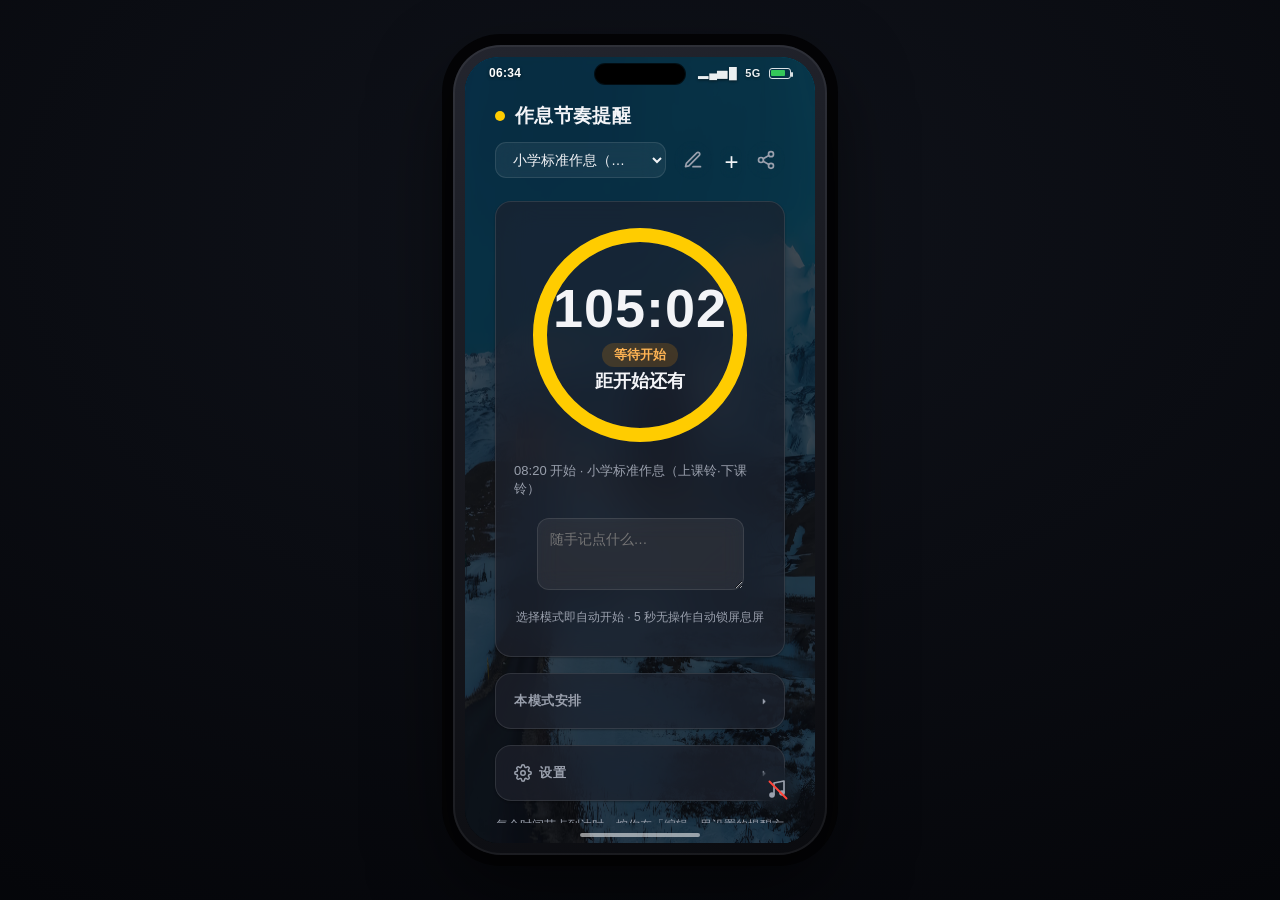
==== commit c5daa2b1: "fix: 切换模式/页面打开时若今日已结束自动回退为'当前时间开始'" ====
--- a/bell/index.html
+++ b/bell/index.html
@@ -1371,7 +1371,7 @@
   }
 
   // ---------- 事件绑定 ----------
-  el.modeSelect.onchange=function(){ currentId=el.modeSelect.value; localStorage.setItem(LS_SEL,currentId); reset(); start(); resetIdle(); };
+  el.modeSelect.onchange=function(){ currentId=el.modeSelect.value; localStorage.setItem(LS_SEL,currentId); reset(); start(); if(state.phase==="done"){ reset(); var _sch=getCurrent(); state.bnd=getBoundaries(_sch,new Date()); state.phase="running"; state.index=0; state.running=true; tick(); state.timer=setInterval(tick,1000); renderScheduleList(); saveSession(); } resetIdle(); };
   el.editBtn.onclick=function(){ openEditor(getCurrent(),false); };
   el.newBtn.onclick=function(e){ e.stopPropagation(); el.newMenu.classList.toggle("show"); };
   el.newModeBtn.onclick=function(){ el.newMenu.classList.remove("show"); openEditor({id:"",name:"我的作息",start:"08:00",periods:[{name:"专注",type:"focus",min:40},{name:"休息",type:"break",min:10}]},true); editing._isNew=true; };
@@ -1498,10 +1498,11 @@
       currentId=s.scheduleId;
       renderModes();
       start();
+      if(state.phase==="done"){ reset(); var _sch=getCurrent(); state.bnd=getBoundaries(_sch,new Date()); state.phase="running"; state.index=0; state.running=true; tick(); state.timer=setInterval(tick,1000); renderScheduleList(); saveSession(); }
     }
   })();
-  // 未运行则自动以当前模式开始（选好模式即自动运行）
-  if(!state.running){ start(); }
+  // 未运行则自动以当前模式开始（选好模式即自动运行）；若今日已结束自动回退为"当前时间开始"
+  if(!state.running){ start(); if(state.phase==="done"){ reset(); var _sch=getCurrent(); state.bnd=getBoundaries(_sch,new Date()); state.phase="running"; state.index=0; state.running=true; tick(); state.timer=setInterval(tick,1000); renderScheduleList(); saveSession(); } }
   renderModes(); renderScheduleList(); updateClockUI(); updateAOD();
   tickStatusBar(); setInterval(tickStatusBar, 1000);
   // 5 秒无操作 → 自动息屏（锁屏）
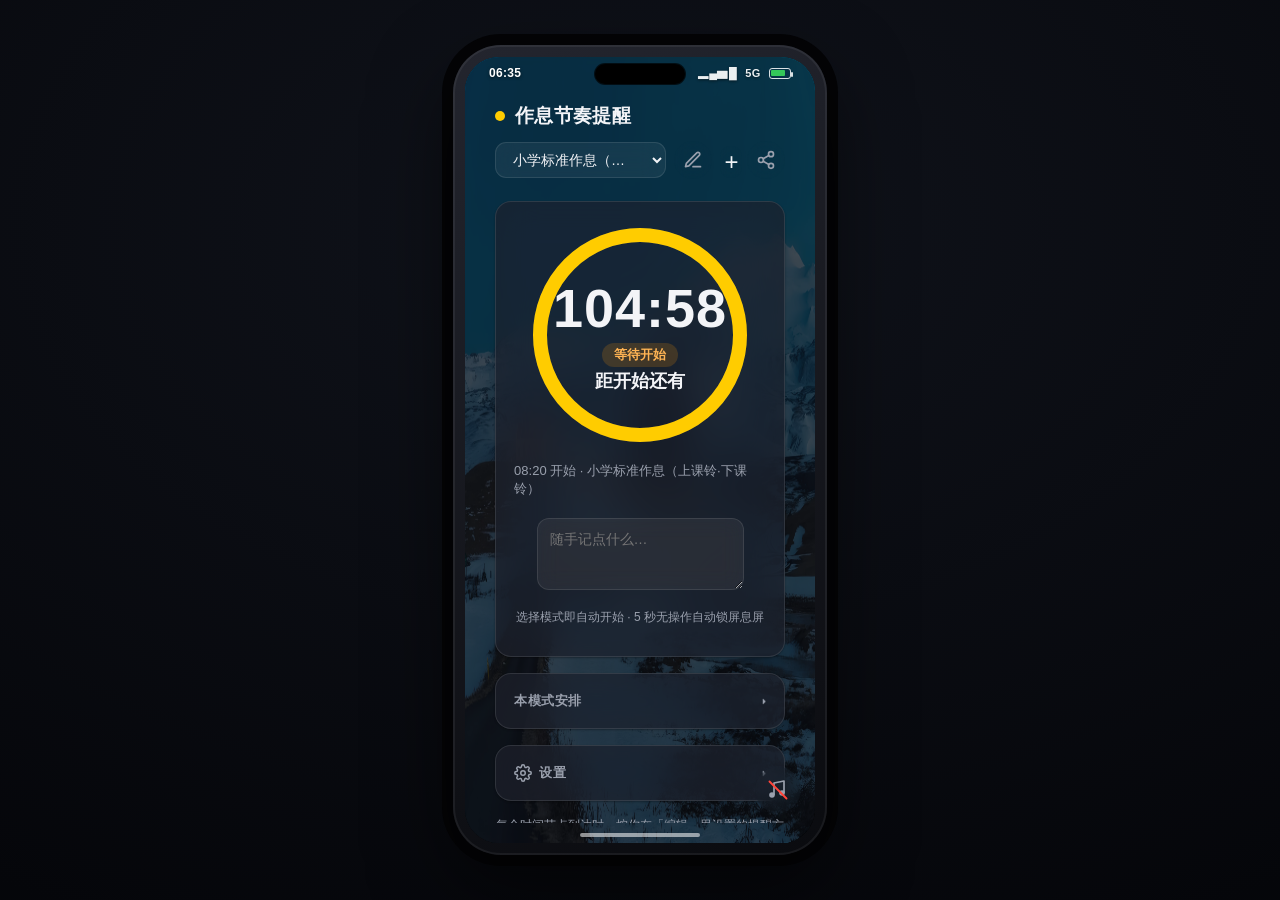
==== commit ebfdb817: "fix: start() 内直接判定已过今日时自动降级为从当前时间开始，无需外部回退" ====
--- a/bell/index.html
+++ b/bell/index.html
@@ -7,7 +7,7 @@
 <link rel="manifest" href="manifest.webmanifest" />
 <link rel="icon" href="icon.svg" type="image/svg+xml" />
 <script src="lib/qrcode.min.js"></script>
-<title>校园铃</title>
+<title>作息节奏提醒</title>
 <style>
   :root{
     --bg:#0b0d12;
@@ -702,8 +702,10 @@
       if(idx<0){
         if(now<realStart){ // 还没到开始时间 → 等待，到钟点自动提示（之前已过的节次不补提示）
           state.phase="waiting"; state.waitEnd=realStart; state.waitTotal=Math.round((realStart-now)/1000);
-        } else { // 已过今日最后一节 → 今日结束
-          finishDay(); return;
+        } else { // 已过今日最后一节 → 自动降级为"从当前时间开始"模拟整日
+          state.bnd=getBoundaries(sch, now); state.phase="running"; state.index=0;
+          state.running=true; state.paused=false; state.timer=setInterval(tick,1000);
+          tick(); renderScheduleList(); saveSession(); return;
         }
       } else { state.phase="running"; state.index=idx; } // 下午打开直接落在下午节次
       state.bnd=bnd;
@@ -1371,7 +1373,7 @@
   }
 
   // ---------- 事件绑定 ----------
-  el.modeSelect.onchange=function(){ currentId=el.modeSelect.value; localStorage.setItem(LS_SEL,currentId); reset(); start(); if(state.phase==="done"){ reset(); var _sch=getCurrent(); state.bnd=getBoundaries(_sch,new Date()); state.phase="running"; state.index=0; state.running=true; tick(); state.timer=setInterval(tick,1000); renderScheduleList(); saveSession(); } resetIdle(); };
+  el.modeSelect.onchange=function(){ currentId=el.modeSelect.value; localStorage.setItem(LS_SEL,currentId); reset(); start(); resetIdle(); };
   el.editBtn.onclick=function(){ openEditor(getCurrent(),false); };
   el.newBtn.onclick=function(e){ e.stopPropagation(); el.newMenu.classList.toggle("show"); };
   el.newModeBtn.onclick=function(){ el.newMenu.classList.remove("show"); openEditor({id:"",name:"我的作息",start:"08:00",periods:[{name:"专注",type:"focus",min:40},{name:"休息",type:"break",min:10}]},true); editing._isNew=true; };
@@ -1498,11 +1500,10 @@
       currentId=s.scheduleId;
       renderModes();
       start();
-      if(state.phase==="done"){ reset(); var _sch=getCurrent(); state.bnd=getBoundaries(_sch,new Date()); state.phase="running"; state.index=0; state.running=true; tick(); state.timer=setInterval(tick,1000); renderScheduleList(); saveSession(); }
     }
   })();
-  // 未运行则自动以当前模式开始（选好模式即自动运行）；若今日已结束自动回退为"当前时间开始"
-  if(!state.running){ start(); if(state.phase==="done"){ reset(); var _sch=getCurrent(); state.bnd=getBoundaries(_sch,new Date()); state.phase="running"; state.index=0; state.running=true; tick(); state.timer=setInterval(tick,1000); renderScheduleList(); saveSession(); } }
+  // 未运行则自动以当前模式开始；若今日已过 start() 内部自动降级为模拟整日
+  if(!state.running){ start(); }
   renderModes(); renderScheduleList(); updateClockUI(); updateAOD();
   tickStatusBar(); setInterval(tickStatusBar, 1000);
   // 5 秒无操作 → 自动息屏（锁屏）
